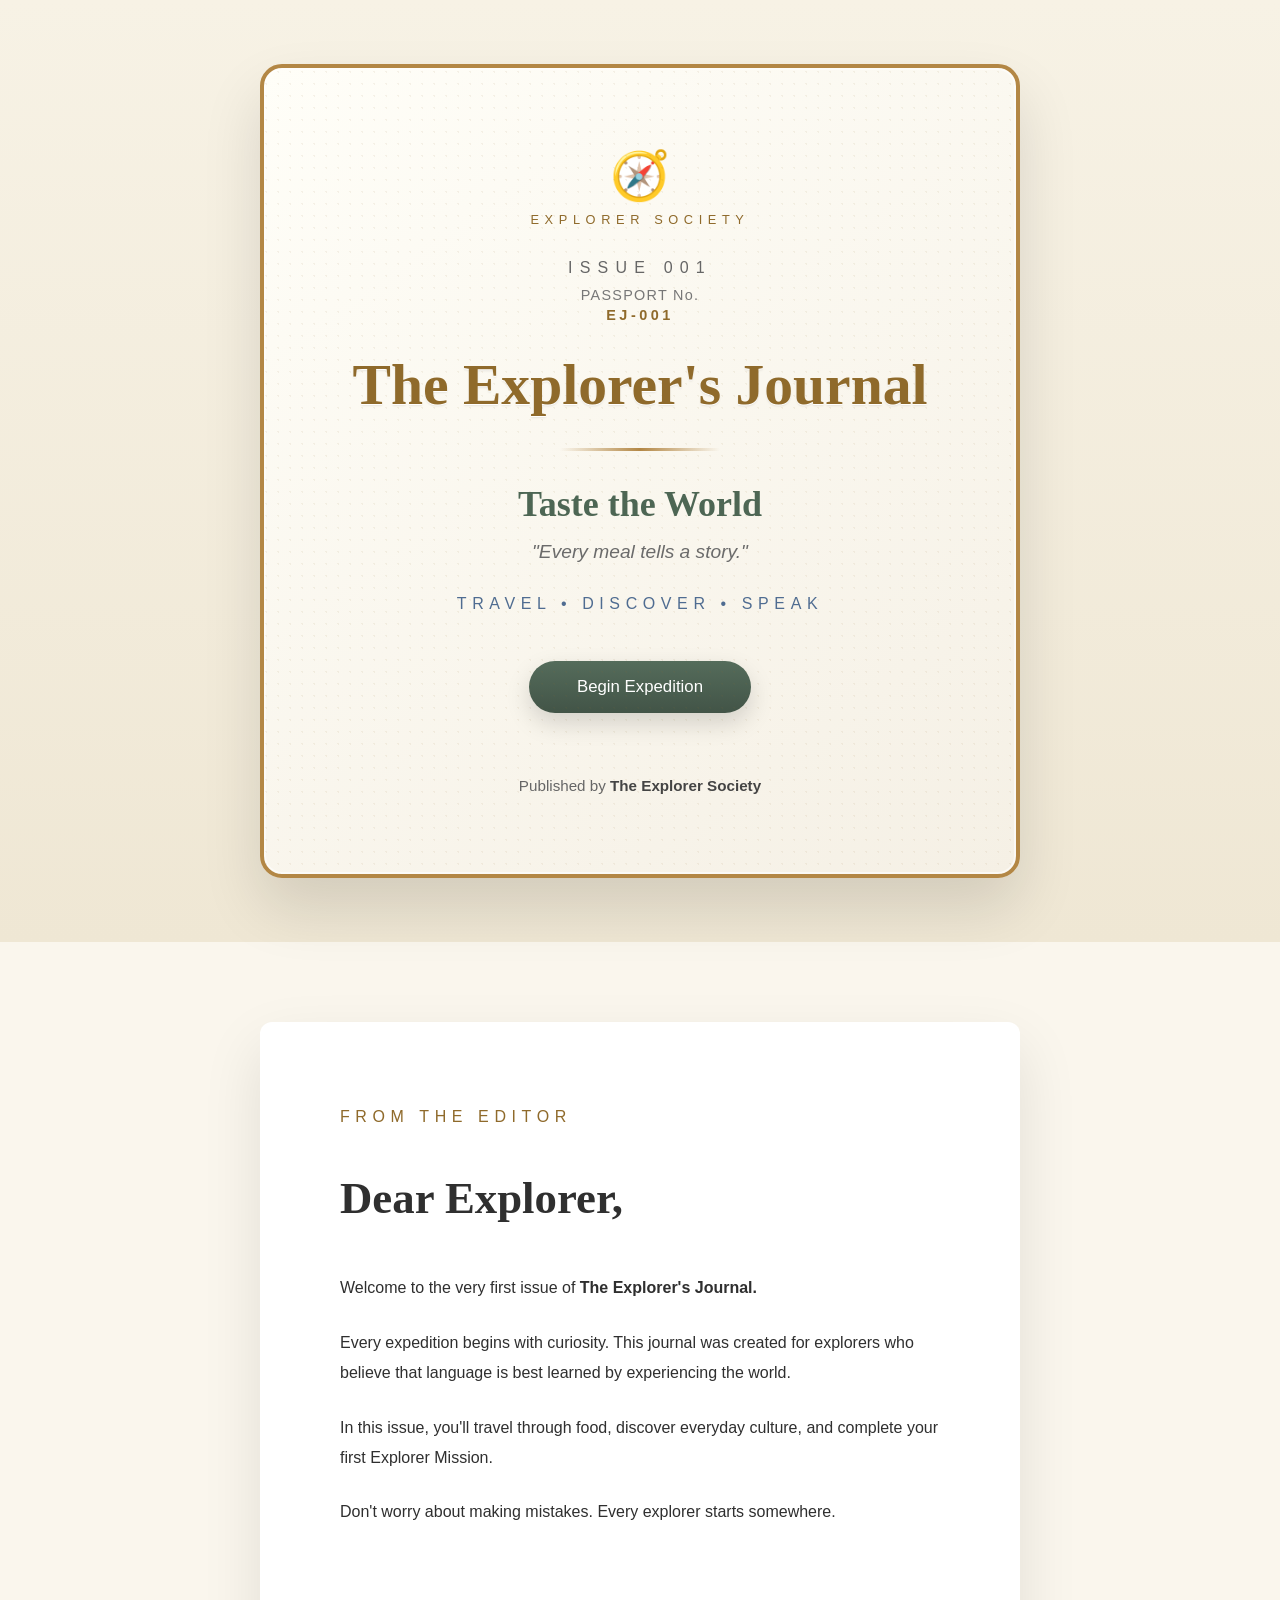
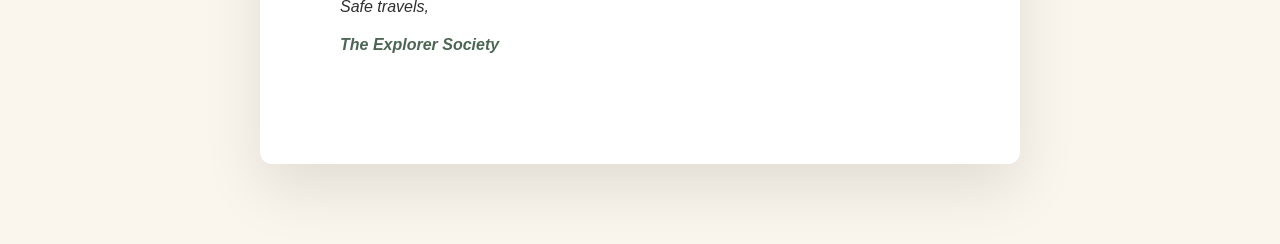
==== index.html @ b29ad0ab "branding" ====
<!DOCTYPE html>
<html lang="en">
<head>

<meta charset="UTF-8">
<meta name="viewport" content="width=device-width,initial-scale=1">

<title>The Explorer's Journal</title>

<link rel="stylesheet" href="css/reset.css">
<link rel="stylesheet" href="css/variables.css">

<!-- Explorer Brand Kit -->
<link rel="stylesheet" href="css/design-tokens.css">
<link rel="stylesheet" href="css/utilities.css">

<link rel="stylesheet" href="css/typography.css">
<link rel="stylesheet" href="css/layout.css">
<link rel="stylesheet" href="css/components.css">
<link rel="stylesheet" href="css/animations.css">

<!-- Cover Component -->
<link rel="stylesheet" href="components/cover/cover.css">

<!-- Editor Component -->
<link rel="stylesheet" href="components/editor/editor.css">

</head>

<body>

<!-- =========================================================
     COVER COMPONENT
========================================================= -->

<section class="cover">

    <div class="cover__passport">

        <div class="cover__crest">
            🧭
        </div>

        <p class="cover__society">
            EXPLORER SOCIETY
        </p>

        <p class="cover__issue">
            ISSUE 001
        </p>

        <p class="cover__passport-number">
            PASSPORT No.
            <span>EJ-001</span>
        </p>

        <h1 class="cover__title">
            The Explorer's Journal
        </h1>

        <div class="cover__divider"></div>

        <h2 class="cover__expedition">
            Taste the World
        </h2>

        <p class="cover__quote">
            "Every meal tells a story."
        </p>

        <p class="cover__tagline">
            Travel • Discover • Speak
        </p>

        <button
            class="cover__button"
            id="begin-expedition">

            Begin Expedition

        </button>

        <footer class="cover__footer">

            Published by

            <strong>The Explorer Society</strong>

        </footer>

    </div>

</section>

<!-- =========================================================
     EDITOR COMPONENT
========================================================= -->

<section class="editor" id="editors-letter">

    <article class="editor__page">

        <p class="editor__heading">
            FROM THE EDITOR
        </p>

        <h2 class="editor__title">
            Dear Explorer,
        </h2>

        <p>
            Welcome to the very first issue of
            <strong>The Explorer's Journal.</strong>
        </p>

        <p>
            Every expedition begins with curiosity.
            This journal was created for explorers who
            believe that language is best learned by
            experiencing the world.
        </p>

        <p>
            In this issue, you'll travel through food,
            discover everyday culture, and complete
            your first Explorer Mission.
        </p>

        <p>
            Don't worry about making mistakes.
            Every explorer starts somewhere.
        </p>

        <p class="editor__signature">

            Safe travels,

            <span>The Explorer Society</span>

        </p>

    </article>

</section>

<!-- =========================================================
     JAVASCRIPT
========================================================= -->

<script src="components/cover/cover.js"></script>
<script src="components/editor/editor.js"></script>

</body>
</html>
---- css/variables.css ----
:root{
--paper:#F7F3E8;--ocean:#2C6171;--adventure:#D67C36;--passport:#A7423F;
--forest:#647A4D;--gold:#D6AE45;--ink:#2F2F2F;
--radius:18px;--shadow:0 8px 24px rgba(0,0,0,.08);
}
---- css/design-tokens.css ----
/*
=========================================================
Explorer Brand Kit
Design Tokens
Version: 0.2.0 "Atlas"
=========================================================
*/

:root{

    /* ---------- Colors ---------- */

    --color-parchment:#F6F0E3;
    --color-paper:#FFFDF8;

    --color-ink:#2C2A28;
    --color-muted:#6D675F;

    --color-forest:#445548;
    --color-ocean:#4D667F;
    --color-burgundy:#7A3D3A;
    --color-brass:#B48A52;

    /* ---------- Typography ---------- */

    --font-display:"Cormorant Garamond", serif;
    --font-body:"Inter", sans-serif;

    /* ---------- Spacing ---------- */

    --space-xs:.25rem;
    --space-sm:.5rem;
    --space-md:1rem;
    --space-lg:2rem;
    --space-xl:4rem;

    /* ---------- Radius ---------- */

    --radius-sm:8px;
    --radius-md:14px;
    --radius-lg:24px;

    /* ---------- Shadows ---------- */

    --shadow-soft:
        0 12px 30px rgba(0,0,0,.08);

}
---- css/utilities.css ----
/*
=========================================================
Explorer Utilities
=========================================================
*/

.reading-width{

    max-width:65ch;

}

.text-center{

    text-align:center;

}

.paper{

    background:var(--color-paper);

}

.parchment{

    background:var(--color-parchment);

}

.shadow{

    box-shadow:var(--shadow-soft);

}

.rounded{

    border-radius:var(--radius-lg);

}
---- css/typography.css ----
body{font-family:Inter,Arial,sans-serif;background:var(--paper);color:var(--ink)}
h1,h2{font-family:Georgia,'Times New Roman',serif}
h1{font-size:3rem}h2{font-size:1.5rem}.eyebrow{text-transform:uppercase;letter-spacing:.2em}
---- css/layout.css ----
.hero{display:grid;place-items:center;min-height:100vh;padding:2rem}
.card{max-width:700px;background:#fffdf8;padding:3rem;border-radius:var(--radius);box-shadow:var(--shadow);text-align:center}
---- css/components.css ----
.btn{display:inline-block;margin-top:2rem;padding:.9rem 1.4rem;border-radius:999px;background:var(--adventure);color:#fff;text-decoration:none}
---- css/animations.css ----
.card{animation:fade .6s}@keyframes fade{from{opacity:0;transform:translateY(12px)}to{opacity:1;transform:none}}
---- components/cover/cover.css ----
/*
=========================================================
Explorer Cover
Version 2.4.2
Passport Visual Upgrade
=========================================================
*/

.cover{

    min-height:100vh;

    display:flex;

    justify-content:center;

    align-items:center;

    padding:4rem;

    background:
        linear-gradient(
            180deg,
            #f7f2e5,
            #efe7d4
        );

}

.cover__passport{

    width:min(760px,100%);

    padding:5rem 4rem;

    border-radius:22px;

    background:
        linear-gradient(
            145deg,
            #fffef8,
            #f5f0e5
        );

    border:4px solid #b38745;

    box-shadow:
        0 30px 60px rgba(0,0,0,.12),
        inset 0 0 0 2px rgba(255,255,255,.6);

    text-align:center;

    position:relative;

    overflow:hidden;

}

.cover__passport::before{

    content:"";

    position:absolute;

    inset:0;

    opacity:.08;

    background-image:

        radial-gradient(
            circle at 20% 30%,
            #8f6a2b 1px,
            transparent 1px
        );

    background-size:12px 12px;

    pointer-events:none;

}

.cover__crest{

    font-size:3rem;

    margin-bottom:.5rem;

}

.cover__society{

    font-size:.8rem;

    letter-spacing:.35rem;

    text-transform:uppercase;

    color:#8f6a2b;

    margin-bottom:2rem;

}

.cover__issue{

    letter-spacing:.45rem;

    text-transform:uppercase;

    color:#666;

}

.cover__passport-number{

    margin-top:.6rem;

    font-size:.9rem;

    color:#777;

    letter-spacing:.08rem;

}

.cover__passport-number span{

    display:block;

    margin-top:.3rem;

    font-weight:700;

    letter-spacing:.22rem;

    color:#8f6a2b;

}

.cover__title{

    margin-top:2rem;

    margin-bottom:1rem;

    font-size:3.6rem;

    line-height:1.05;

    color:#8f6a2b;

    text-shadow:
        0 1px 0 #fff,
        0 2px 2px rgba(0,0,0,.08);

}

.cover__divider{

    width:160px;

    height:3px;

    margin:2rem auto;

    border-radius:3px;

    background:
        linear-gradient(
            90deg,
            transparent,
            #b38745,
            transparent
        );

}

.cover__expedition{

    font-size:2.25rem;

    color:#4d6654;

}

.cover__quote{

    margin-top:1rem;

    font-size:1.2rem;

    font-style:italic;

    color:#6b6b6b;

}

.cover__tagline{

    margin-top:2rem;

    letter-spacing:.35rem;

    text-transform:uppercase;

    color:#4f6c91;

}

.cover__button{

    margin-top:3rem;

    padding:1rem 3rem;

    border:none;

    border-radius:999px;

    cursor:pointer;

    font-size:1.05rem;

    color:white;

    background:
        linear-gradient(
            180deg,
            #556c5b,
            #425447
        );

    transition:
        transform .25s,
        box-shadow .25s;

    box-shadow:
        0 10px 25px rgba(0,0,0,.15);

}

.cover__button:hover{

    transform:translateY(-4px);

    box-shadow:
        0 18px 35px rgba(0,0,0,.20);

}

.cover__footer{

    margin-top:4rem;

    font-size:.95rem;

    color:#666;

}

.cover__footer strong{

    color:#444;

}

@media (max-width:700px){

    .cover{

        padding:1.5rem;

    }

    .cover__passport{

        padding:3rem 2rem;

    }

    .cover__title{

        font-size:2.4rem;

    }

    .cover__expedition{

        font-size:1.7rem;

    }

}
/* =========================================================
   Passport Opening Animation
========================================================= */

.cover{

    transition:
        transform .9s ease,
        opacity .9s ease,
        filter .9s ease;

}

.cover__passport{

    transition:
        transform .9s ease,
        box-shadow .9s ease;

    transform-origin:left center;

}

.cover:hover .cover__passport{

    transform:
        translateY(-8px)
        scale(1.01);

}

.cover--opening{

    opacity:.15;

    filter:blur(2px);

}

.cover--opening .cover__passport{

    transform:

        perspective(1600px)

        rotateY(-18deg)

        rotateX(2deg)

        translateY(-70px)

        scale(.97);

    box-shadow:

        0 60px 90px rgba(0,0,0,.25);

}
---- components/editor/editor.css ----
/*
=========================================================
Editor's Letter
Version 2.4.2
=========================================================
*/

.editor{

    min-height:100vh;

    display:flex;

    justify-content:center;

    align-items:center;

    padding:5rem 2rem;

    background:#faf6ed;

}

.editor__page{

    width:min(760px,100%);

    background:white;

    padding:5rem;

    border-radius:12px;

    box-shadow:
        0 25px 60px rgba(0,0,0,.10);

    line-height:1.9;

}

.editor__heading{

    text-transform:uppercase;

    letter-spacing:.35rem;

    color:#8f6a2b;

    margin-bottom:2rem;

}

.editor__title{

    font-size:2.8rem;

    margin-bottom:2rem;

}

.editor p{

    margin-bottom:1.5rem;

}

.editor__signature{

    margin-top:3rem;

    font-style:italic;

}

.editor__signature span{

    display:block;

    margin-top:.5rem;

    font-weight:bold;

    color:#4d6654;

}
/* ==========================================================
   Premium Journal Polish
========================================================== */

.editor__seal{

    width:140px;

    margin:0 auto 2rem;

    padding:.6rem;

    border:2px solid #b38745;

    border-radius:999px;

    color:#8f6a2b;

    text-transform:uppercase;

    letter-spacing:.12rem;

    font-size:.75rem;

}

.editor__signature{

    margin-top:4rem;

}

.editor__signoff{

    margin-bottom:.3rem;

    font-style:italic;

}

.editor__name{

    font-family:"Cormorant Garamond", serif;

    font-size:2rem;

    color:#4d6654;

}

.editor__footer{

    display:flex;

    justify-content:space-between;

    margin-top:5rem;

    padding-top:1.5rem;

    border-top:1px solid #ddd;

    color:#888;

    font-size:.9rem;

}
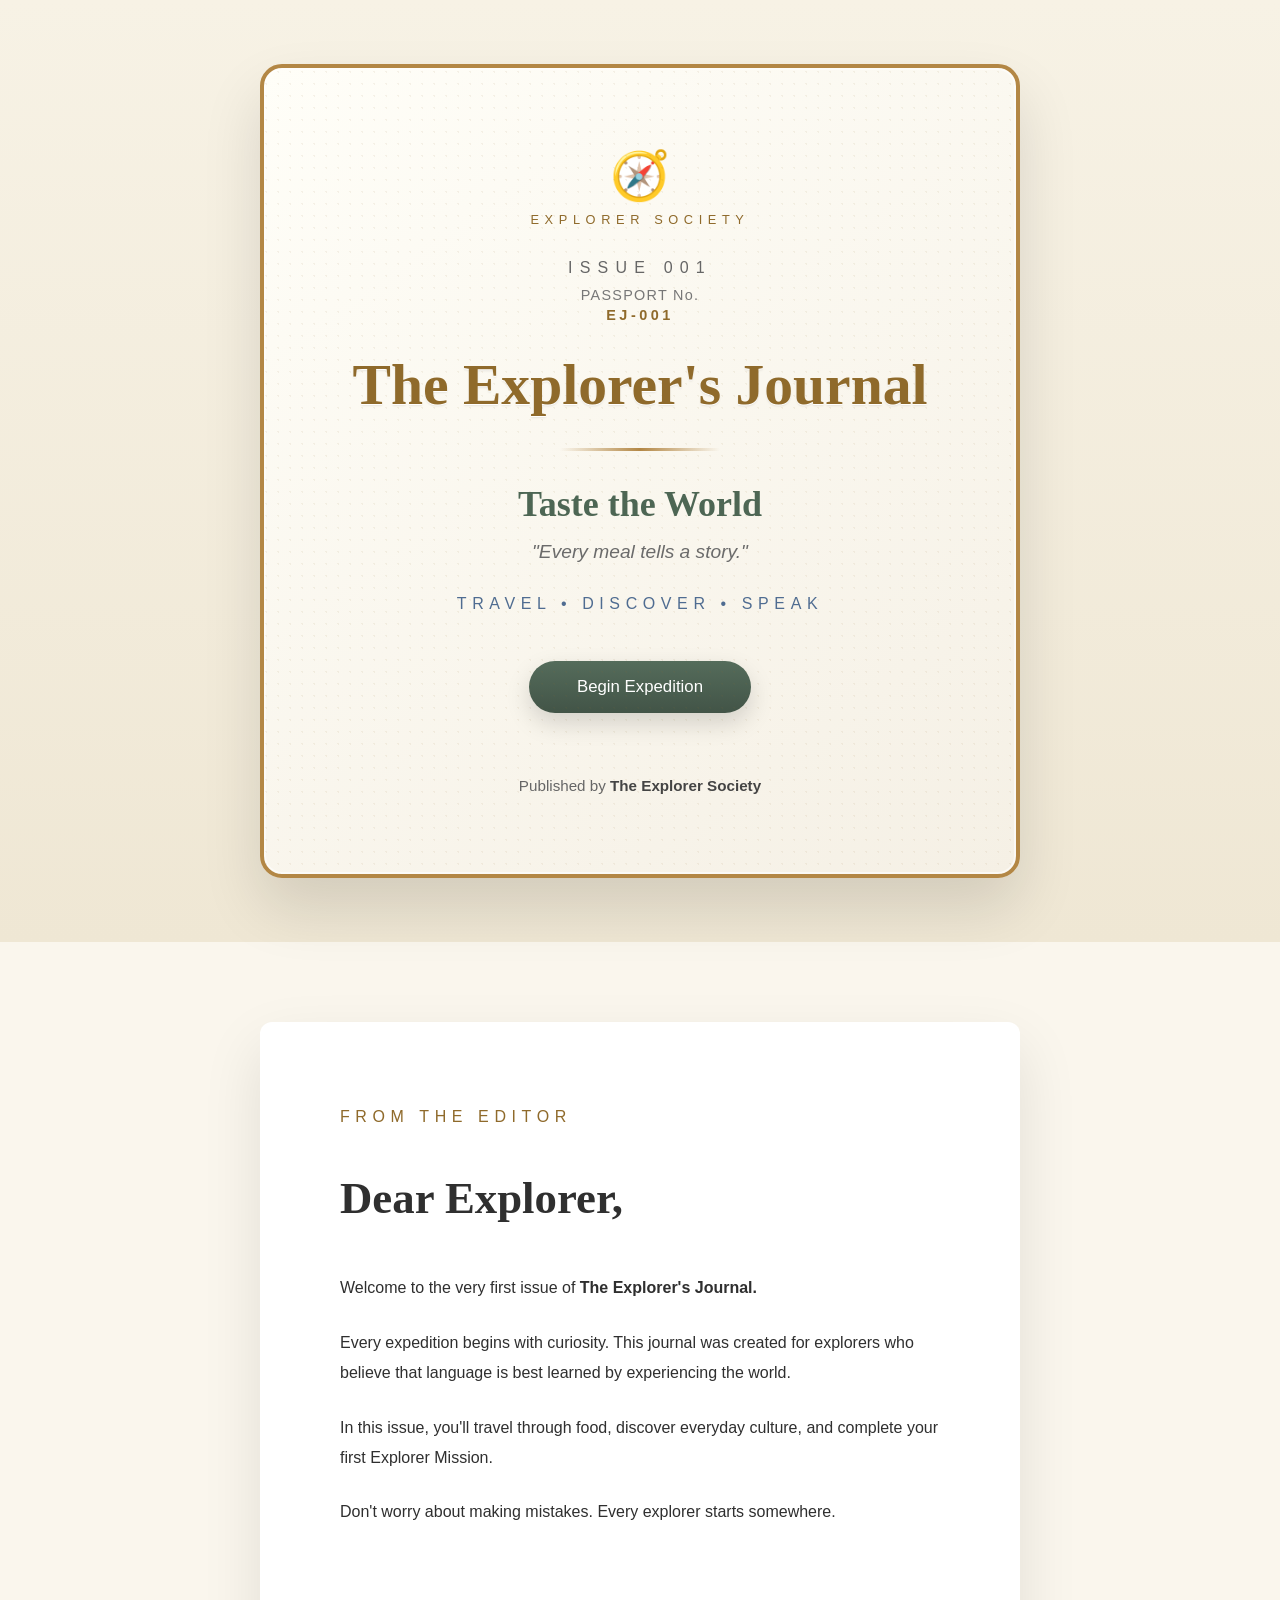
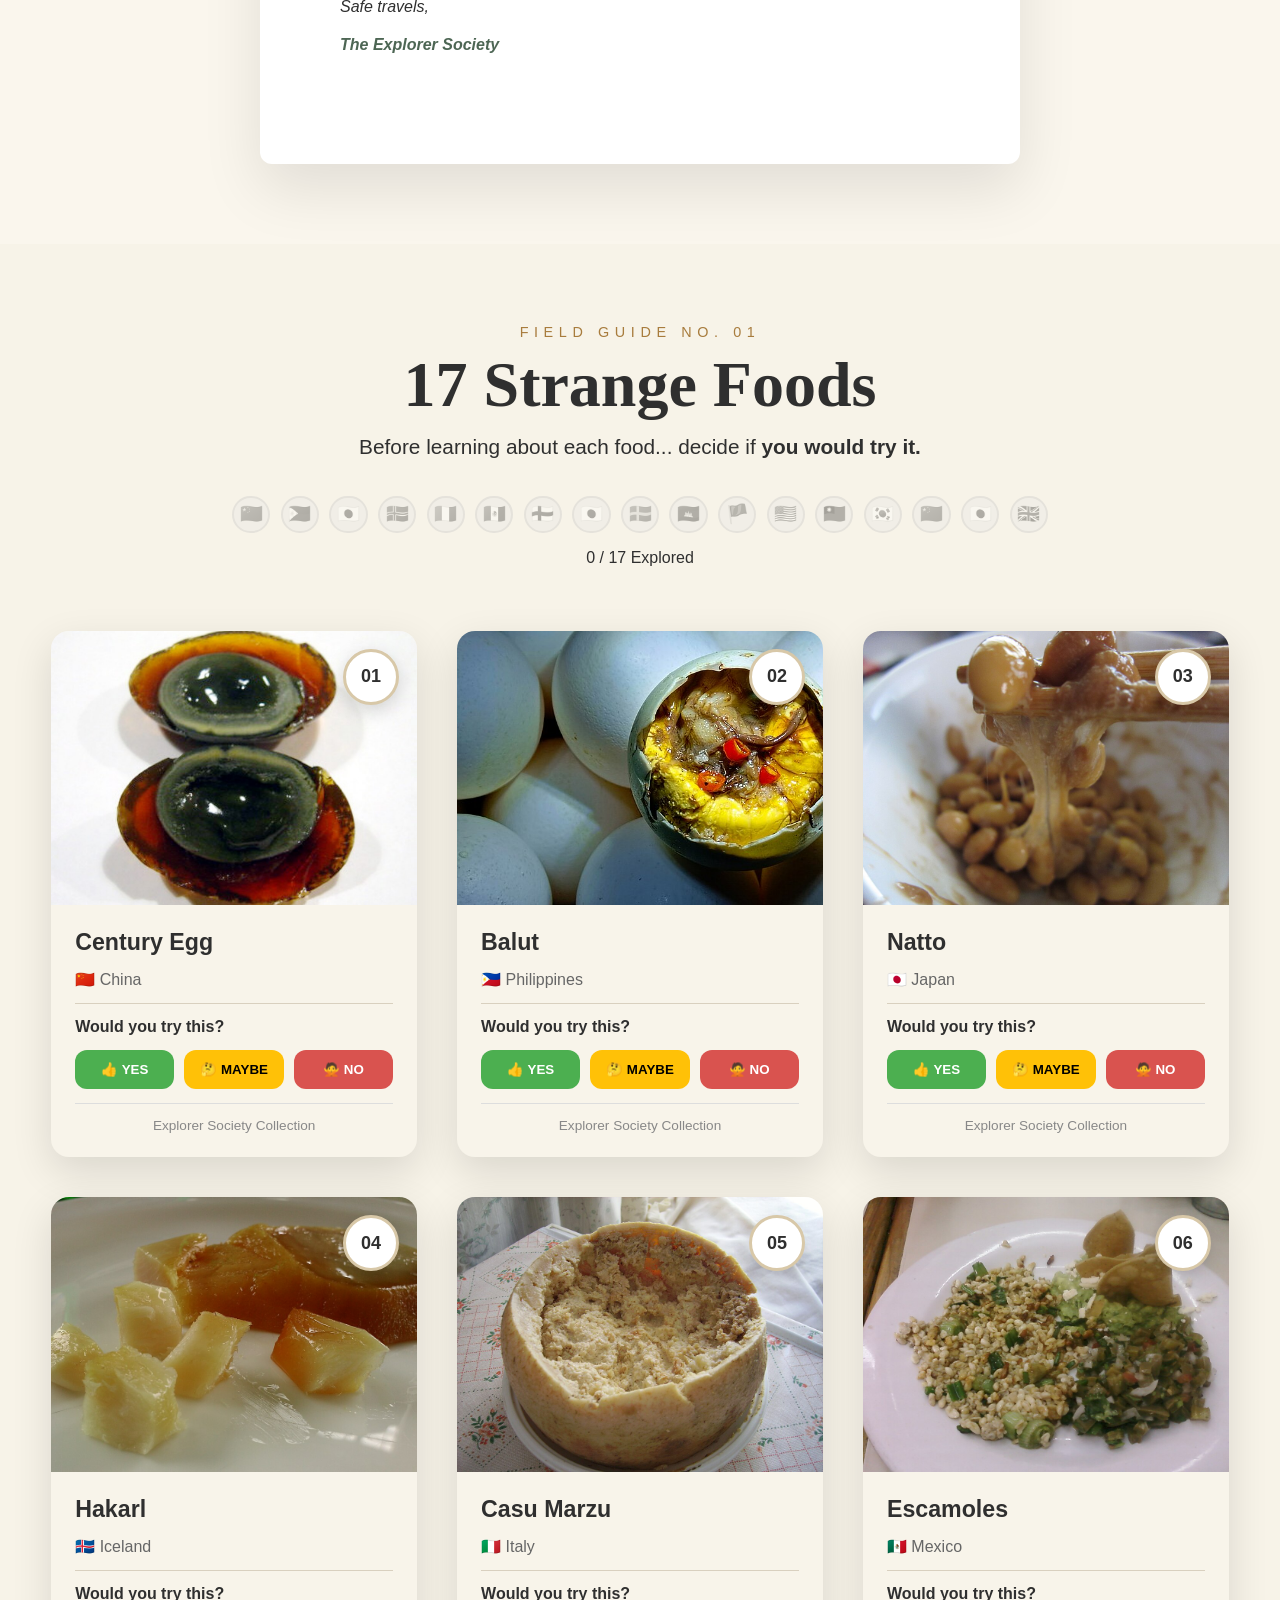
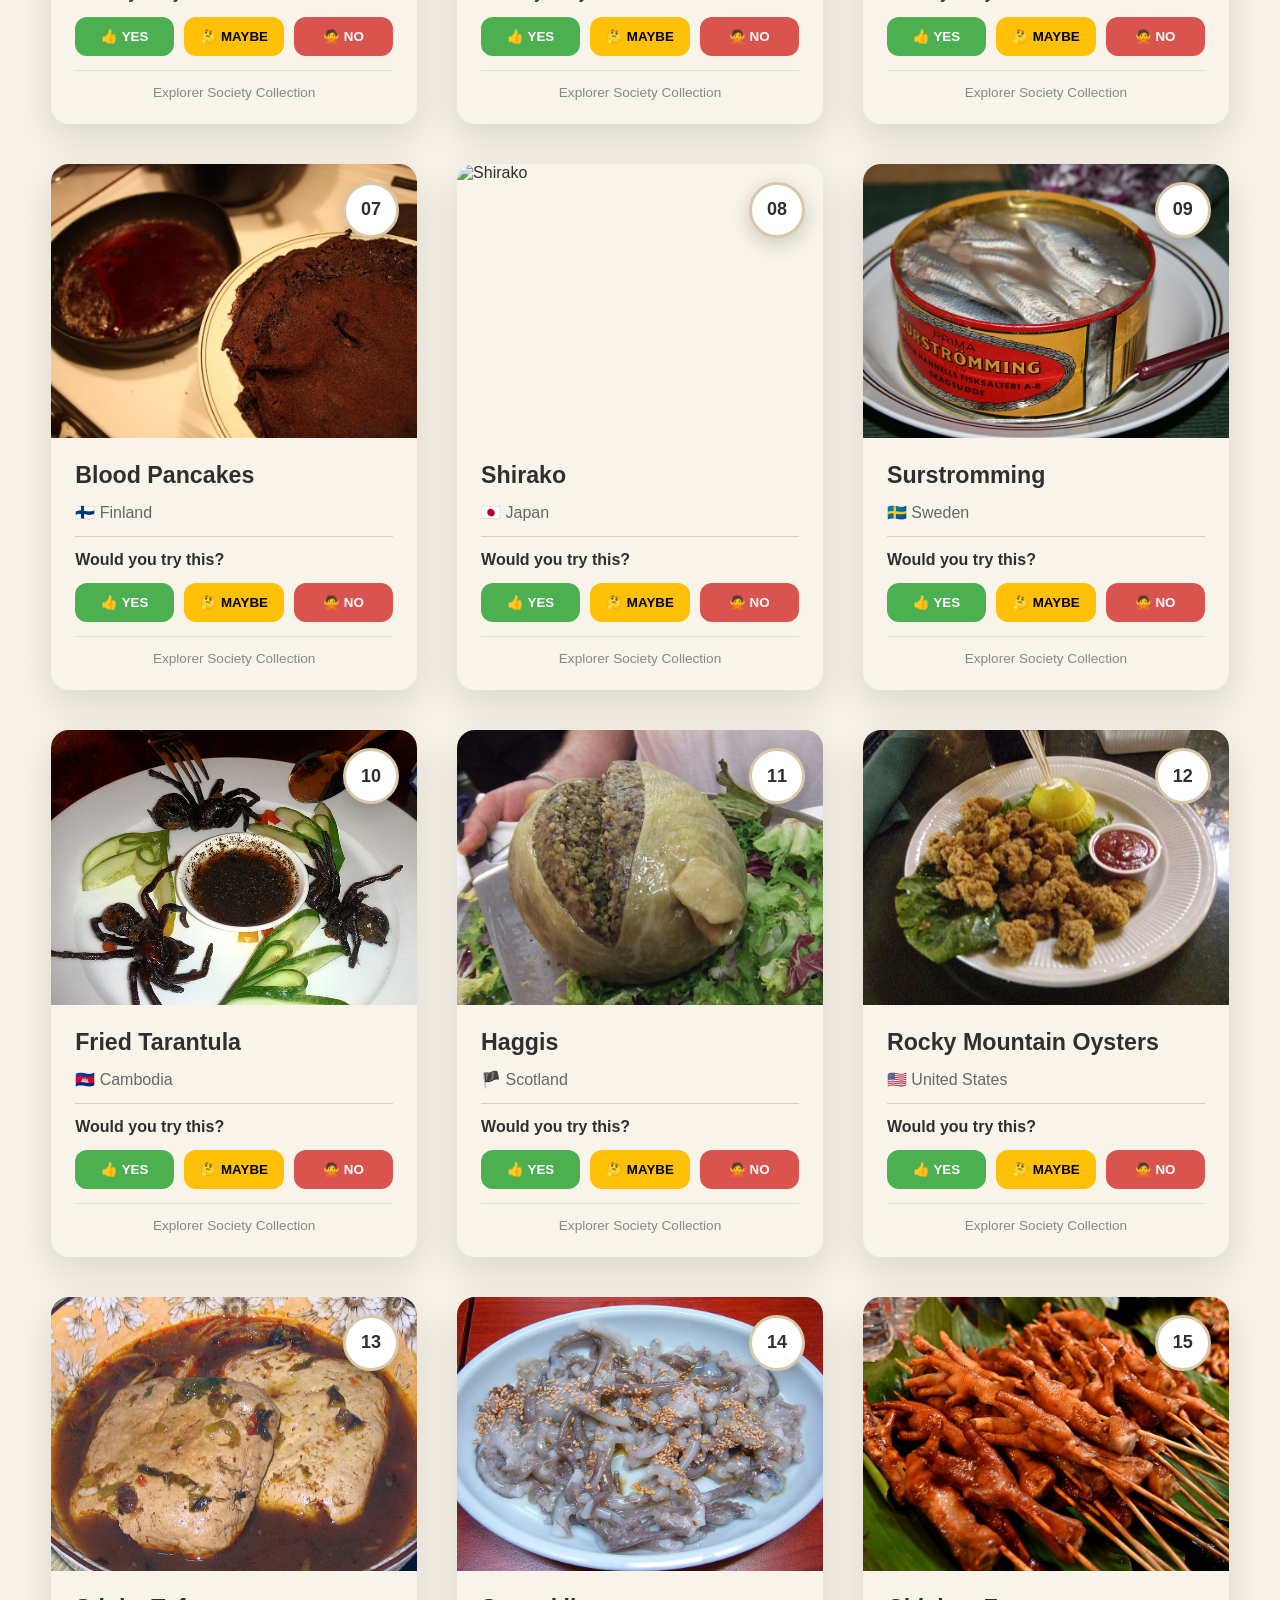
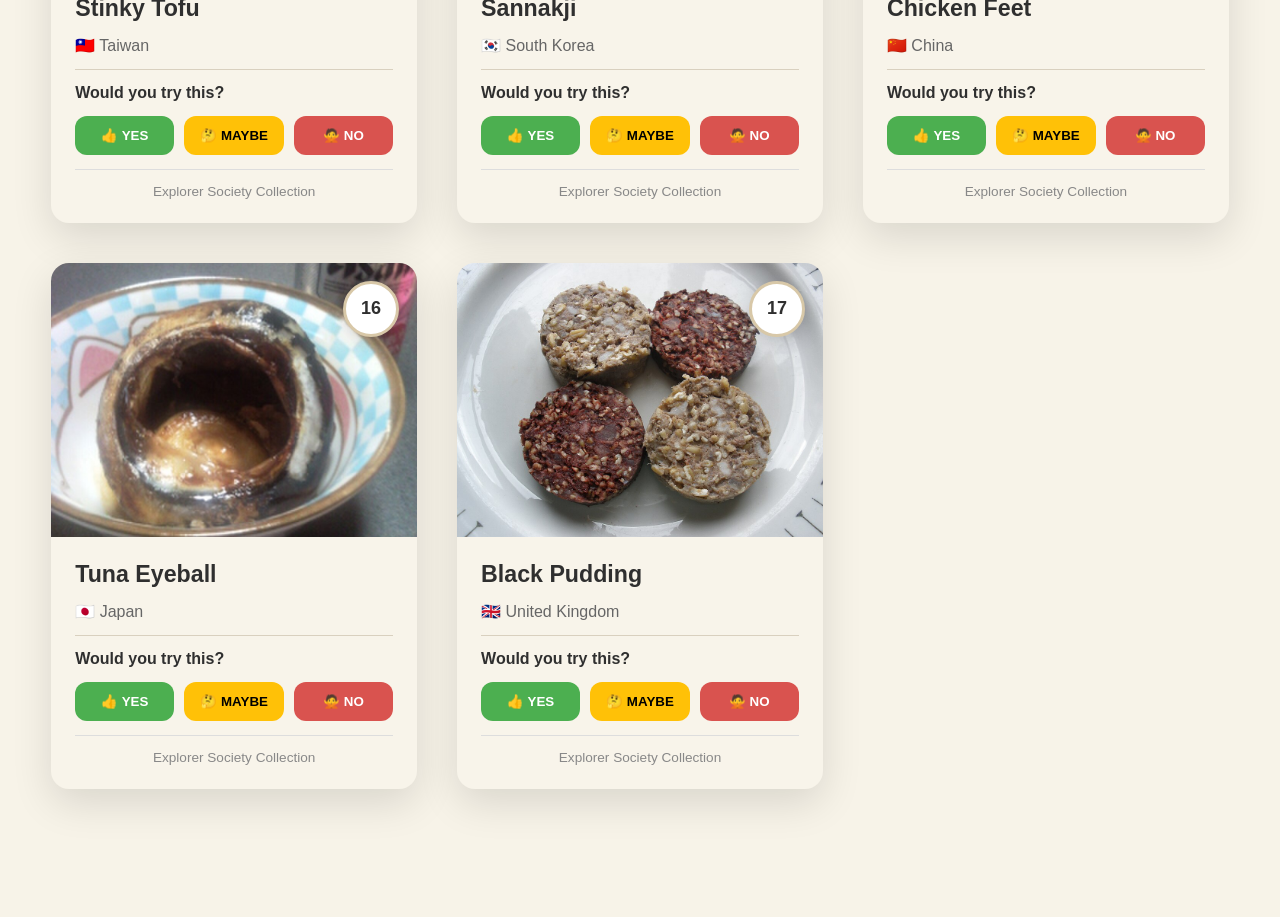
==== commit e3d186de: "feat: complete explorer food image integration - Added all 17 food photographs - Standardized foods." ====
--- a/index.html
+++ b/index.html
@@ -25,6 +25,12 @@
 <!-- Editor Component -->
 <link rel="stylesheet" href="components/editor/editor.css">
 
+<!-- Explorer Card Component -->
+<link rel="stylesheet" href="components/explorer-card/explorer-card.css">
+
+<!-- Food Grid Component -->
+<link rel="stylesheet" href="components/food-grid/food-grid.css">
+
 </head>
 
 <body>
@@ -140,9 +146,112 @@
         </p>
 
     </article>
-
 </section>
 
+<!-- =========================================================
+     FOOD GRID COMPONENT
+========================================================= -->
+
+<section class="food-grid" id="food-guide">
+
+    <header class="food-grid__header">
+
+        <p class="food-grid__label">
+            FIELD GUIDE No. 01
+        </p>
+
+        <h2 class="food-grid__title">
+            17 Strange Foods
+        </h2>
+
+        <p class="food-grid__subtitle">
+            Before learning about each food...
+            decide if <strong>you would try it.</strong>
+        </p>
+
+        <div class="food-grid__progress">
+
+            <div
+                id="passport-progress"
+                class="passport-progress">
+
+            </div>
+
+            <p id="progress-text">
+
+                0 / 17 Explored
+
+            </p>
+
+        </div>
+
+    </header>
+
+    <div
+        id="food-container"
+        class="food-grid__cards">
+
+    </div>
+
+</section>
+<!-- =========================================================
+     EXPLORER CARD TEMPLATE
+========================================================= -->
+
+<template id="explorer-card-template">
+
+    <article class="explorer-card">
+
+        <div class="explorer-card__photo-wrapper">
+
+            <img
+                class="explorer-card__photo"
+                src=""
+                alt="">
+
+            <div class="explorer-card__badge">
+                <span class="explorer-card__number"></span>
+            </div>
+
+        </div>
+
+        <div class="explorer-card__content">
+
+            <h3 class="explorer-card__title"></h3>
+
+            <p class="explorer-card__country"></p>
+
+            <div class="explorer-card__rule"></div>
+
+            <p class="explorer-card__question">
+                Would you try this?
+            </p>
+
+            <div class="explorer-card__votes">
+
+                <button class="vote vote--yes" data-vote="yes">
+                    👍 YES
+                </button>
+
+                <button class="vote vote--maybe" data-vote="maybe">
+                    🤔 MAYBE
+                </button>
+
+                <button class="vote vote--no" data-vote="no">
+                    🙅 NO
+                </button>
+
+            </div>
+
+            <footer class="explorer-card__footer">
+                Explorer Society Collection
+            </footer>
+
+        </div>
+
+    </article>
+
+</template>
 <!-- =========================================================
      JAVASCRIPT
 ========================================================= -->
@@ -150,5 +259,9 @@
 <script src="components/cover/cover.js"></script>
 <script src="components/editor/editor.js"></script>
 
+<script src="components/explorer-card/explorer-card.js"></script>
+
+<script src="components/food-grid/food-grid.js"></script>
+
 </body>
 </html>
--- a/components/explorer-card/explorer-card.css
+++ b/components/explorer-card/explorer-card.css
@@ -0,0 +1,209 @@
+/*
+=========================================================
+Explorer Card
+Release 3.2.0
+=========================================================
+*/
+
+.explorer-card{
+
+    background:#f8f4ea;
+
+    border-radius:18px;
+
+    overflow:hidden;
+
+    box-shadow:0 14px 40px rgba(0,0,0,.12);
+
+    transition:.35s;
+
+    display:flex;
+
+    flex-direction:column;
+
+    height:100%;
+
+}
+
+.explorer-card:hover{
+
+    transform:translateY(-6px);
+
+    box-shadow:0 24px 60px rgba(0,0,0,.18);
+
+}
+
+.explorer-card__photo-wrapper{
+
+    position:relative;
+
+    aspect-ratio:4/3;
+
+    overflow:hidden;
+
+}
+
+.explorer-card__photo{
+
+    width:100%;
+
+    height:100%;
+
+    object-fit:cover;
+
+    display:block;
+
+}
+
+.explorer-card__badge{
+
+    position:absolute;
+
+    top:18px;
+
+    right:18px;
+
+    width:56px;
+
+    height:56px;
+
+    border-radius:50%;
+
+    background:white;
+
+    border:3px solid #d8c8a8;
+
+    display:flex;
+
+    align-items:center;
+
+    justify-content:center;
+
+    font-weight:bold;
+
+    font-size:18px;
+
+    box-shadow:0 6px 20px rgba(0,0,0,.18);
+
+}
+
+.explorer-card__content{
+
+    padding:24px;
+
+    display:flex;
+
+    flex-direction:column;
+
+    gap:14px;
+
+    flex:1;
+
+}
+
+.explorer-card__title{
+
+    font-size:1.45rem;
+
+    margin:0;
+
+}
+
+.explorer-card__country{
+
+    color:#666;
+
+    margin:0;
+
+}
+
+.explorer-card__rule{
+
+    height:1px;
+
+    background:#d9d0bf;
+
+}
+
+.explorer-card__question{
+
+    font-weight:600;
+
+}
+
+.explorer-card__votes{
+
+    display:grid;
+
+    grid-template-columns:repeat(3,1fr);
+
+    gap:10px;
+
+}
+
+.vote{
+
+    padding:12px;
+
+    border:none;
+
+    border-radius:12px;
+
+    cursor:pointer;
+
+    font-weight:700;
+
+    transition:.25s;
+
+}
+
+.vote:hover{
+
+    transform:translateY(-2px);
+
+}
+
+.vote--yes{
+
+    background:#4caf50;
+
+    color:white;
+
+}
+
+.vote--maybe{
+
+    background:#ffc107;
+
+}
+
+.vote--no{
+
+    background:#d9534f;
+
+    color:white;
+
+}
+
+.explorer-card__footer{
+
+    margin-top:auto;
+
+    text-align:center;
+
+    font-size:.85rem;
+
+    color:#888;
+
+    border-top:1px solid #ddd;
+
+    padding-top:14px;
+
+}/* =========================================================
+   Vote Selected State
+========================================================= */
+
+.vote--selected{
+    outline:4px solid rgba(184,137,59,.45);
+    transform:scale(1.08);
+}
--- a/components/food-grid/food-grid.css
+++ b/components/food-grid/food-grid.css
@@ -0,0 +1,425 @@
+/*
+=========================================================
+Explorer Journal
+Release 3.0.2A
+Interactive Explorer Cards
+=========================================================
+*/
+
+.food-grid{
+
+    width:min(1400px,92%);
+    margin:5rem auto 8rem;
+
+}
+
+/*======================================================*/
+
+.food-grid__header{
+
+    text-align:center;
+    margin-bottom:4rem;
+
+}
+
+.food-grid__label{
+
+    text-transform:uppercase;
+    letter-spacing:.35rem;
+
+    color:var(--color-accent,#A87C3D);
+
+    font-size:.9rem;
+
+}
+
+.food-grid__title{
+
+    margin:.5rem 0;
+
+    font-size:4rem;
+
+}
+
+.food-grid__subtitle{
+
+    max-width:700px;
+
+    margin:0 auto 2rem;
+
+    font-size:1.3rem;
+
+    line-height:1.6;
+
+}
+
+/*======================================================*/
+
+.food-grid__progress{
+
+    display:flex;
+
+    flex-direction:column;
+
+    align-items:center;
+
+    gap:1rem;
+
+}
+
+.passport-progress{
+
+    display:flex;
+
+    flex-wrap:wrap;
+
+    justify-content:center;
+
+    gap:.65rem;
+
+}
+
+.passport-progress span{
+
+    width:18px;
+    height:18px;
+
+    border-radius:50%;
+
+    border:3px solid #4F6552;
+
+    transition:.35s;
+
+}
+
+.passport-progress span.complete{
+
+    background:#4F6552;
+
+}
+
+/*======================================================*/
+
+.food-grid__cards{
+
+    display:grid;
+
+    grid-template-columns:
+        repeat(auto-fit,minmax(290px,1fr));
+
+    gap:2.5rem;
+
+}
+
+/*======================================================*/
+
+.food-card{
+
+    perspective:1200px;
+
+    height:480px;
+
+}
+
+.food-card__inner{
+
+    position:relative;
+
+    width:100%;
+    height:100%;
+
+    transition:transform .75s;
+
+    transform-style:preserve-3d;
+
+}
+
+.food-card--flip .food-card__inner{
+
+    transform:rotateY(180deg);
+
+}
+
+/*======================================================*/
+
+.food-card__front,
+.food-card__back{
+
+    position:absolute;
+
+    inset:0;
+
+    backface-visibility:hidden;
+
+    border-radius:24px;
+
+    overflow:hidden;
+
+    background:#fffdf8;
+
+    border:1px solid rgba(0,0,0,.05);
+
+    box-shadow:
+
+        0 20px 50px rgba(0,0,0,.12);
+
+    display:flex;
+
+    flex-direction:column;
+
+}
+
+/*======================================================*/
+
+.food-card__back{
+
+    transform:rotateY(180deg);
+
+    padding:2rem;
+
+    justify-content:center;
+
+}
+
+/*======================================================*/
+
+.food-card__image{
+
+    width:100%;
+
+    height:230px;
+
+    object-fit:cover;
+
+    background:#eee;
+
+}
+
+/*======================================================*/
+
+.food-card__question{
+
+    margin:1.5rem 0;
+
+    text-align:center;
+
+    font-weight:600;
+
+    font-size:1.15rem;
+
+}
+
+/*======================================================*/
+
+.food-card__buttons{
+
+    display:grid;
+
+    gap:.8rem;
+
+    width:82%;
+
+    margin:auto;
+
+}
+
+/*======================================================*/
+
+.vote-btn{
+
+    border:none;
+
+    border-radius:999px;
+
+    padding:.9rem;
+
+    cursor:pointer;
+
+    font-size:1rem;
+
+    font-weight:700;
+
+    transition:.25s;
+
+}
+
+.vote-btn:hover{
+
+    transform:translateY(-3px);
+
+}
+
+.vote-yes{
+
+    background:#49704F;
+
+    color:white;
+
+}
+
+.vote-maybe{
+
+    background:#D5A548;
+
+    color:white;
+
+}
+
+.vote-no{
+
+    background:#9D4F45;
+
+    color:white;
+
+}
+
+/*======================================================*/
+
+.food-card__seal{
+
+    margin-top:auto;
+
+    padding:1rem;
+
+    text-align:center;
+
+    font-size:.8rem;
+
+    letter-spacing:.12rem;
+
+    text-transform:uppercase;
+
+    color:#777;
+
+    border-top:1px solid #ece8df;
+
+}
+
+/*======================================================*/
+
+.field-notes{
+
+    color:#A87C3D;
+
+    letter-spacing:.25rem;
+
+    text-transform:uppercase;
+
+    font-size:.85rem;
+
+    margin-bottom:1rem;
+
+}
+
+.food-name{
+
+    font-size:2rem;
+
+    margin-bottom:.4rem;
+
+}
+
+.food-country{
+
+    color:#4F6552;
+
+    font-weight:700;
+
+    margin-bottom:1.5rem;
+
+}
+
+.rating{
+
+    margin-bottom:1.5rem;
+
+    color:#A87C3D;
+
+    font-weight:700;
+
+}
+
+.food-description{
+
+    line-height:1.8;
+
+    font-size:1.05rem;
+
+}
+
+/*======================================================*/
+
+.food-card:hover{
+
+    transform:translateY(-6px);
+
+    transition:.3s;
+
+}
+
+/*======================================================*/
+
+@media (max-width:900px){
+
+    .food-grid__title{
+
+        font-size:2.8rem;
+
+    }
+
+}
+
+@media (max-width:700px){
+
+    .food-grid__cards{
+
+        grid-template-columns:1fr;
+
+    }
+
+    .food-card{
+
+        height:450px;
+
+    }
+
+}/* =========================================================
+   Passport Flag Progress
+========================================================= */
+
+.passport-progress span{
+    width:auto;
+    height:auto;
+    min-width:34px;
+    min-height:34px;
+
+    display:inline-flex;
+    align-items:center;
+    justify-content:center;
+
+    padding:.35rem;
+
+    border-radius:999px;
+
+    background:#eee7d8;
+
+    border:2px solid #d2c3a8;
+
+    font-size:1.15rem;
+
+    filter:grayscale(1);
+    opacity:.35;
+
+    transition:.3s ease;
+}
+
+.passport-progress span.passport-stamp--complete{
+    filter:grayscale(0);
+    opacity:1;
+
+    background:#fff8e8;
+
+    border-color:#b8893b;
+
+    transform:translateY(-3px) rotate(-3deg);
+}
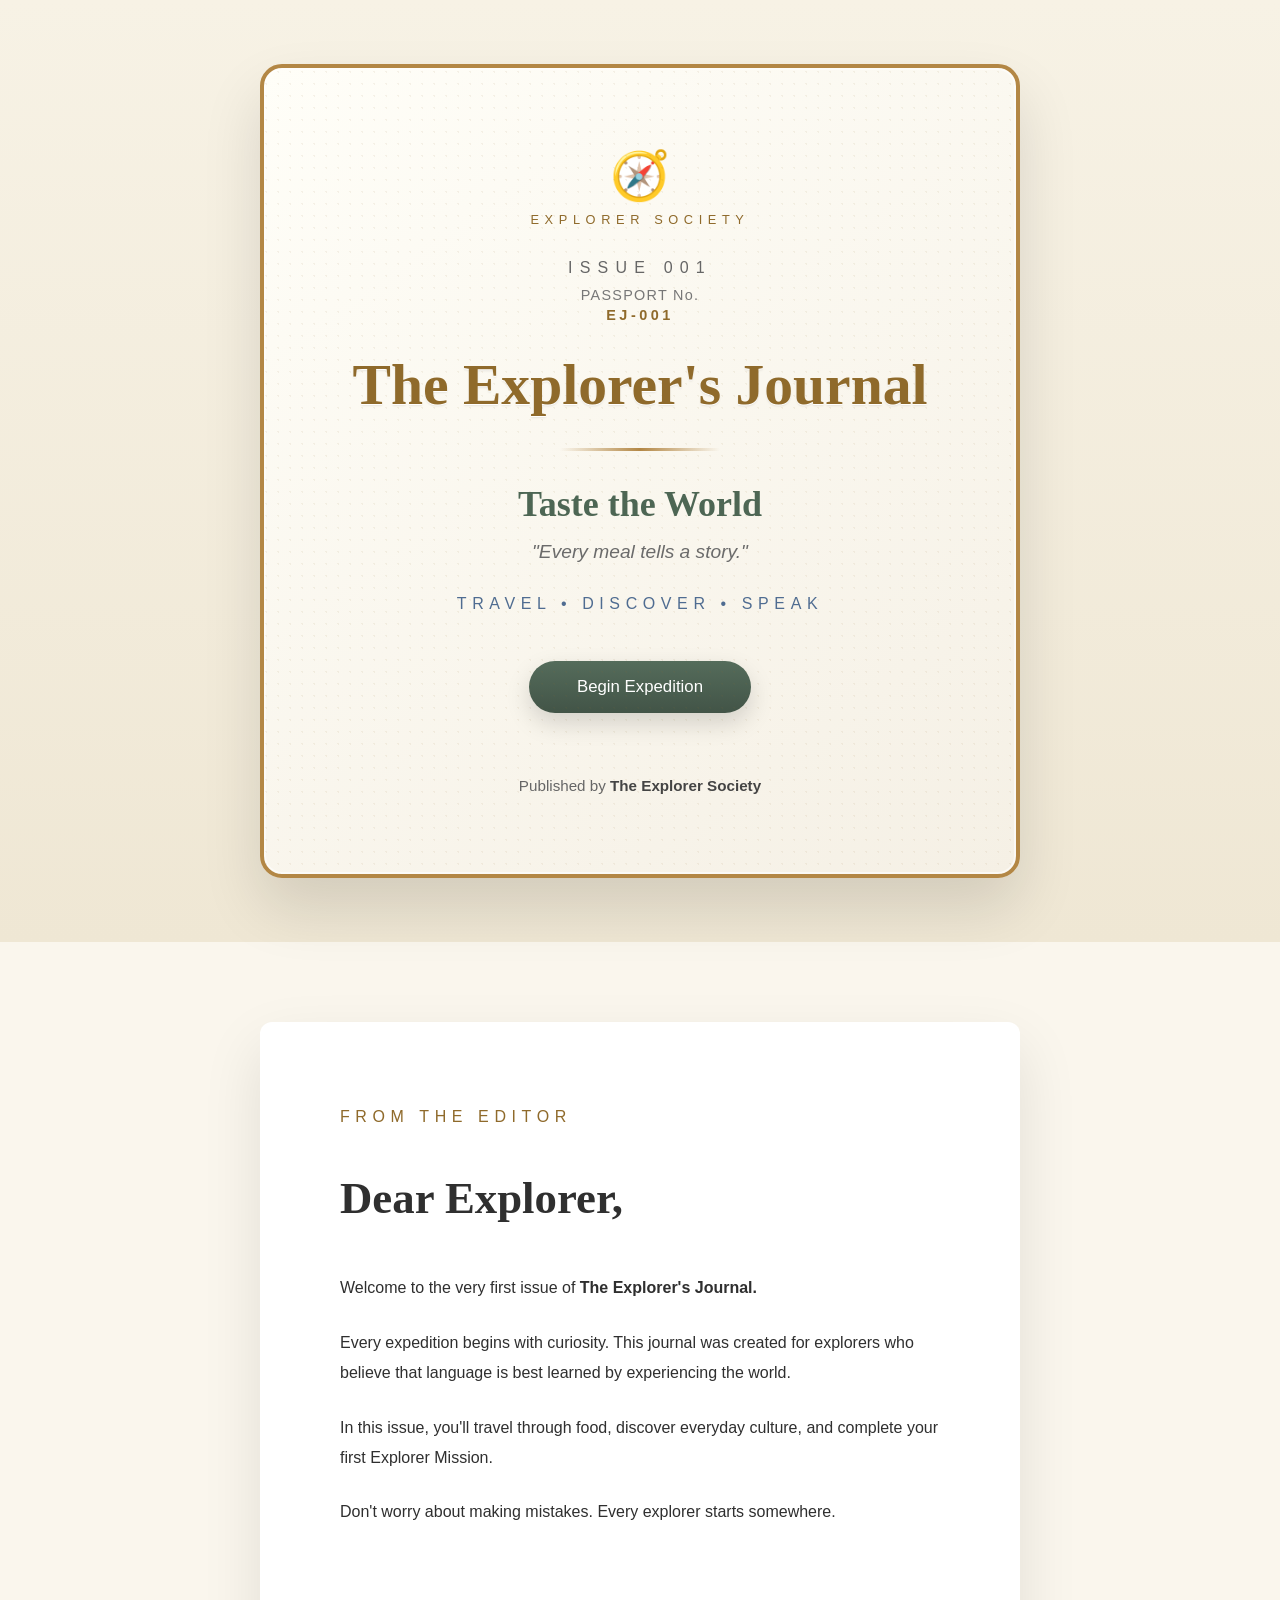
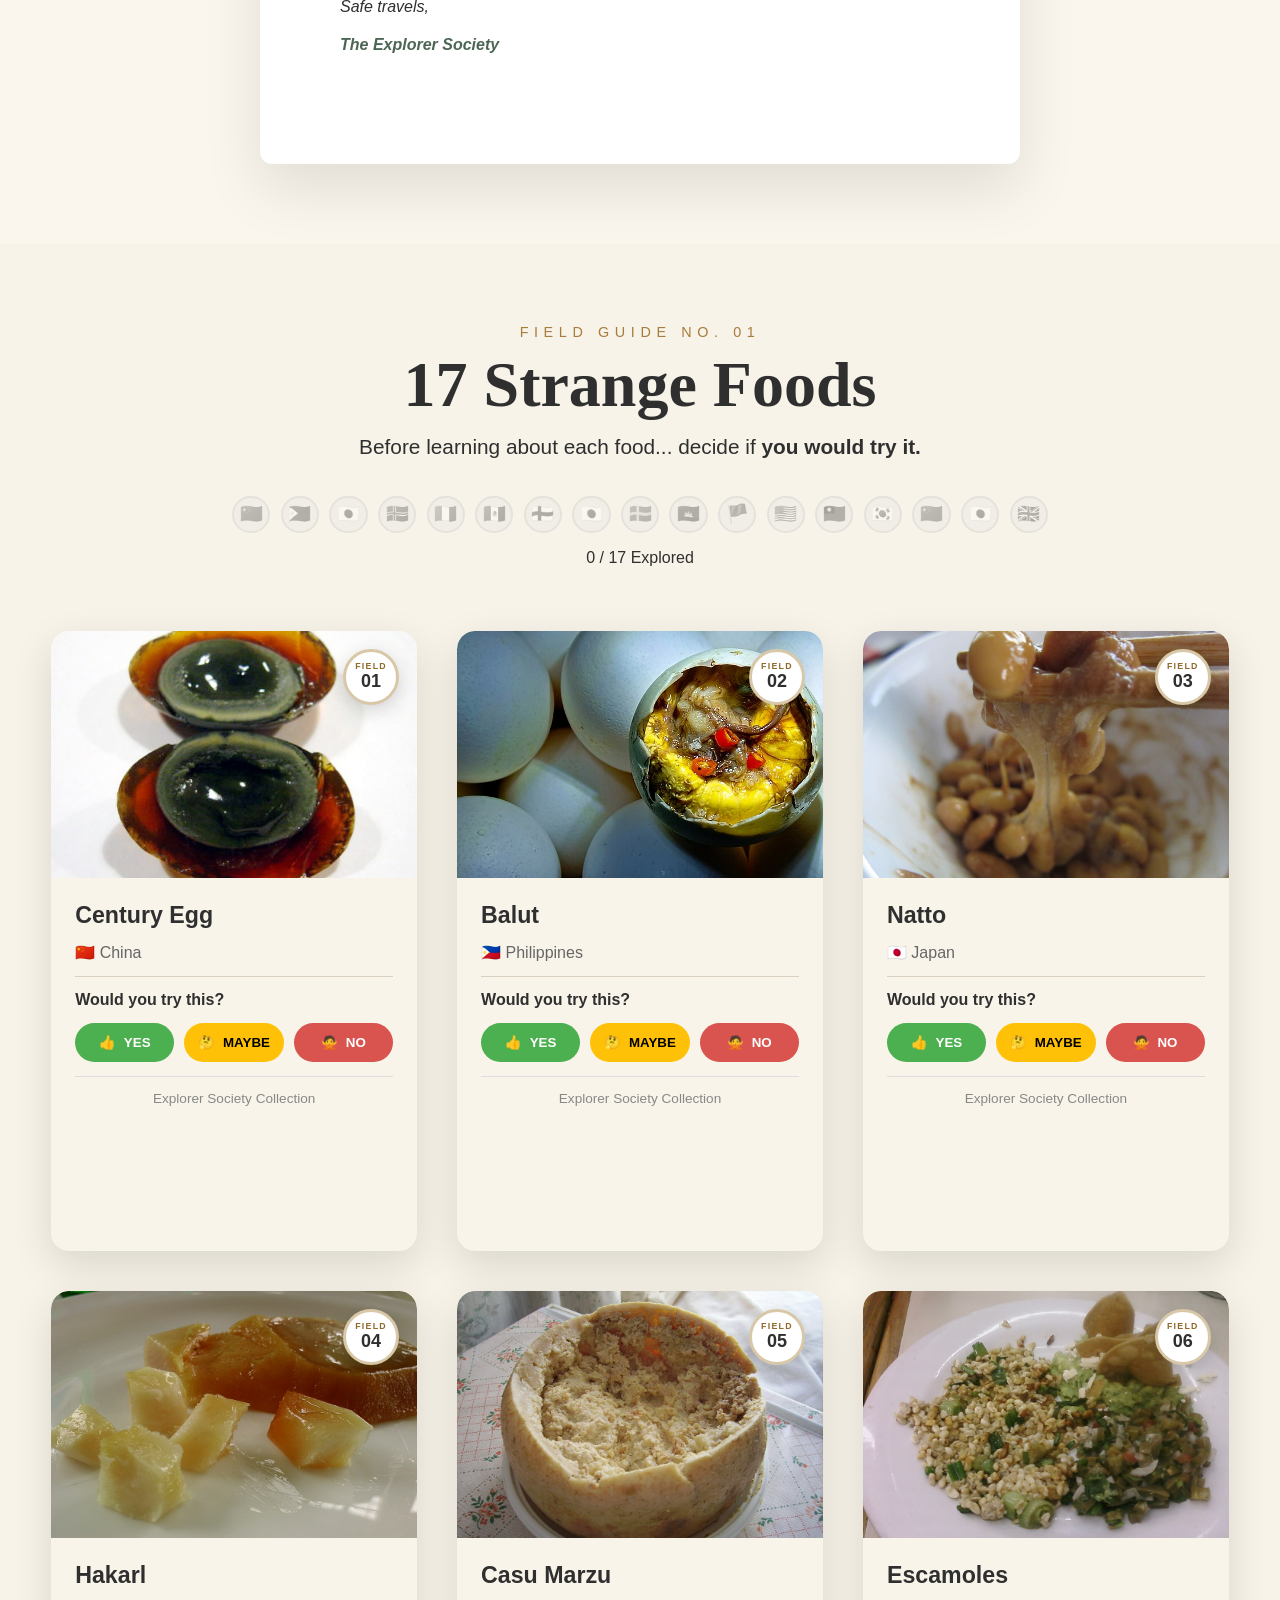
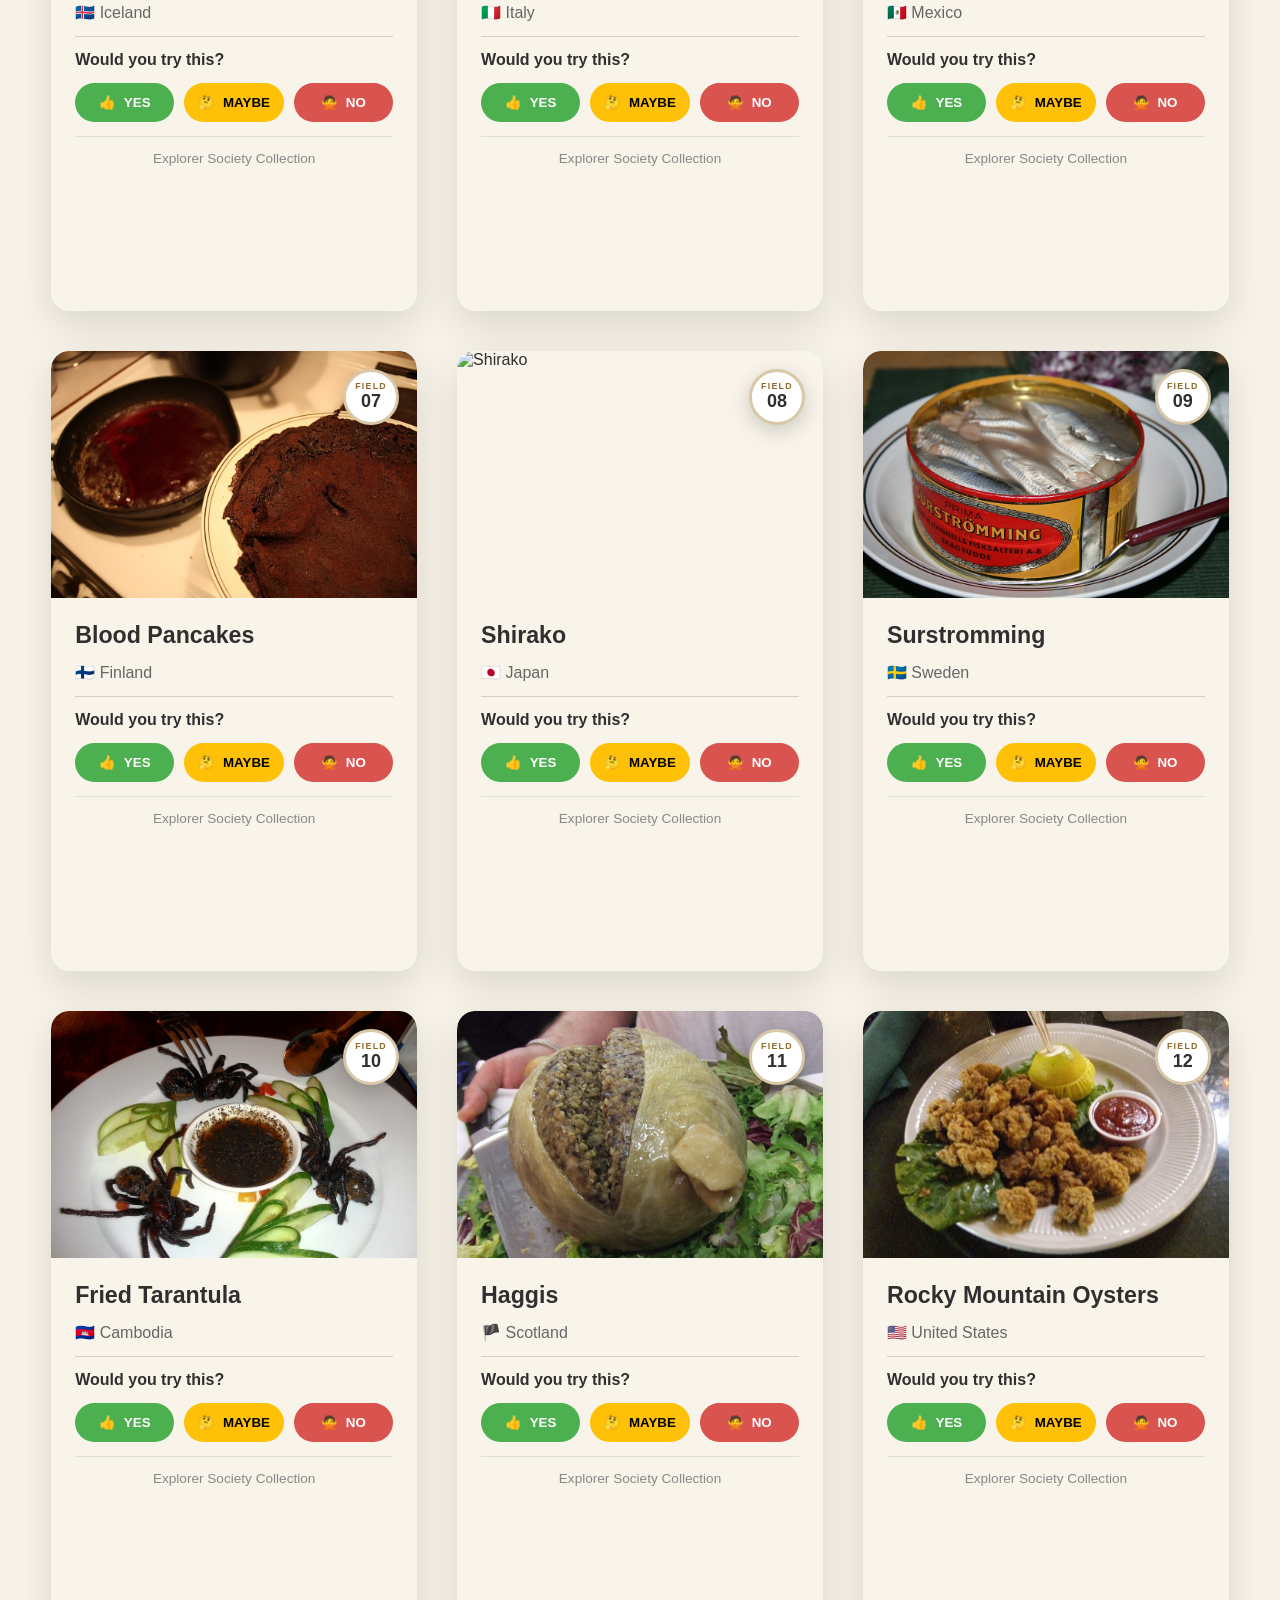
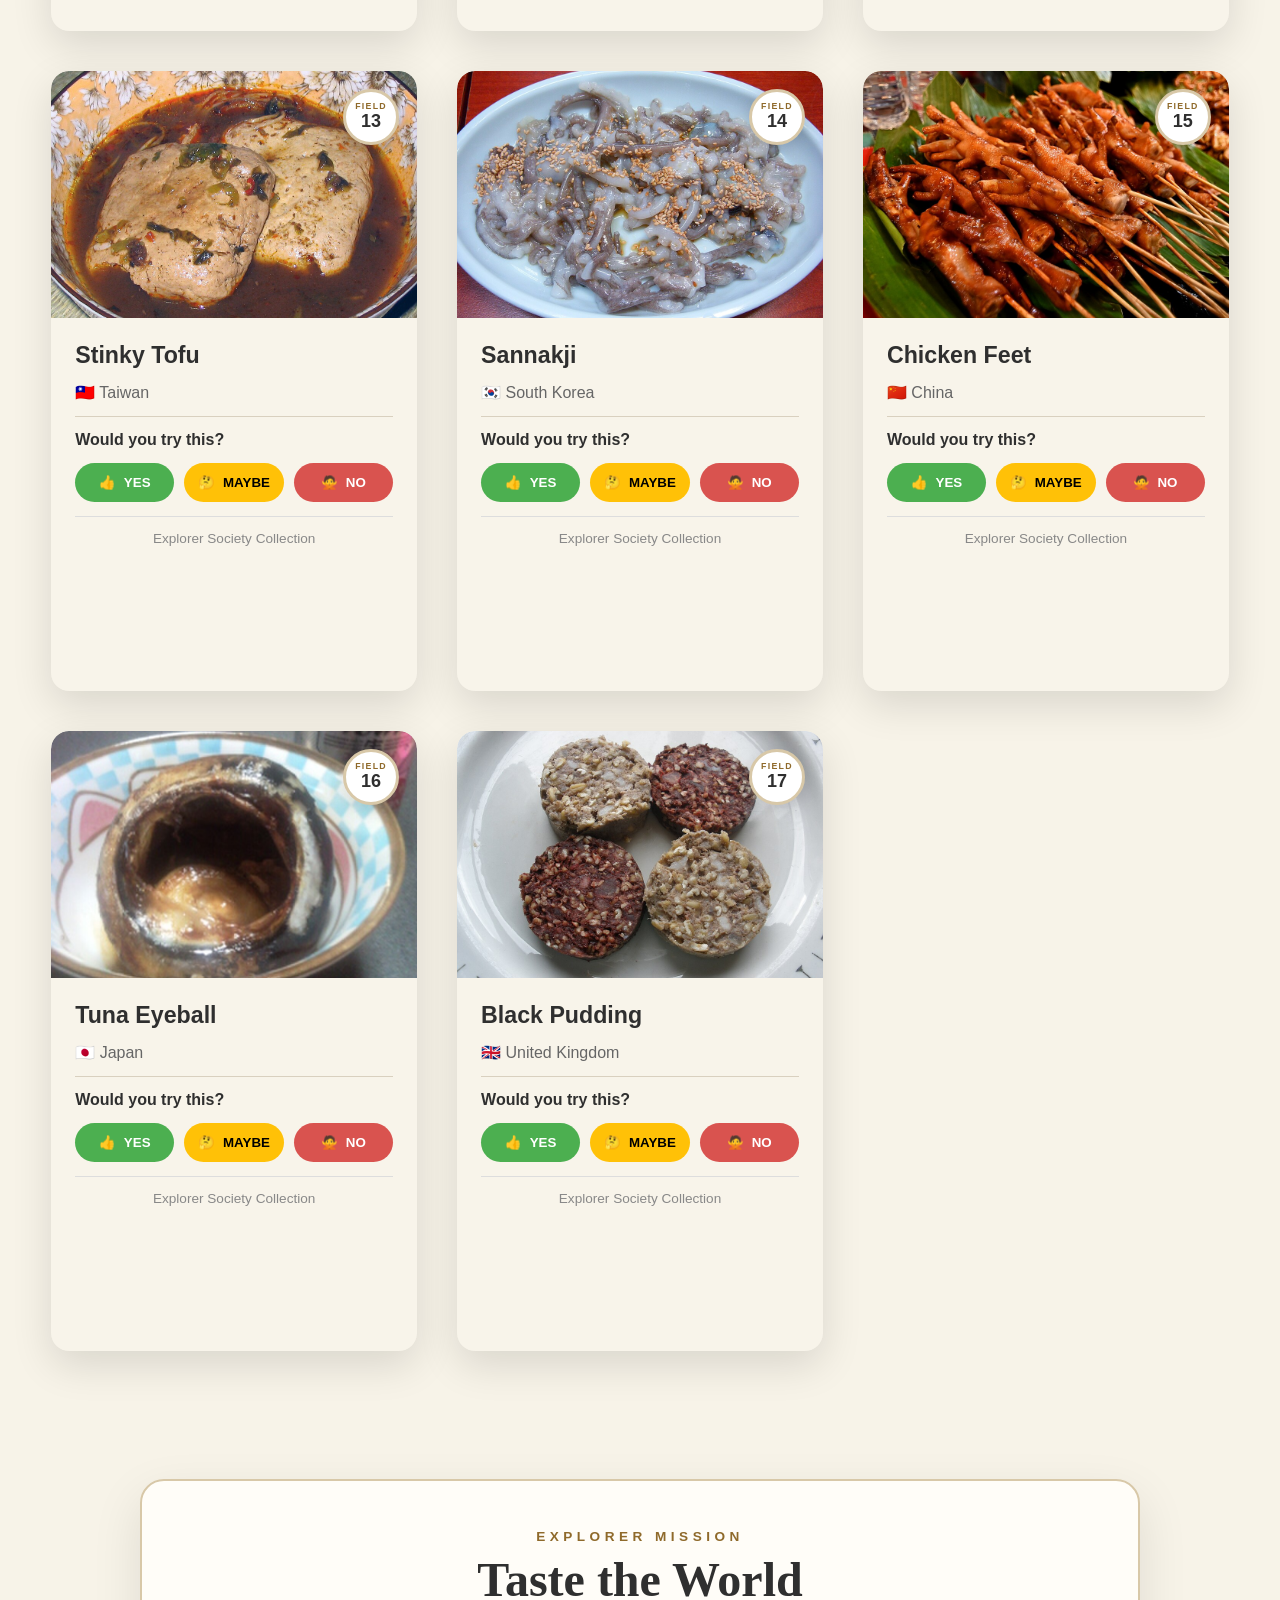
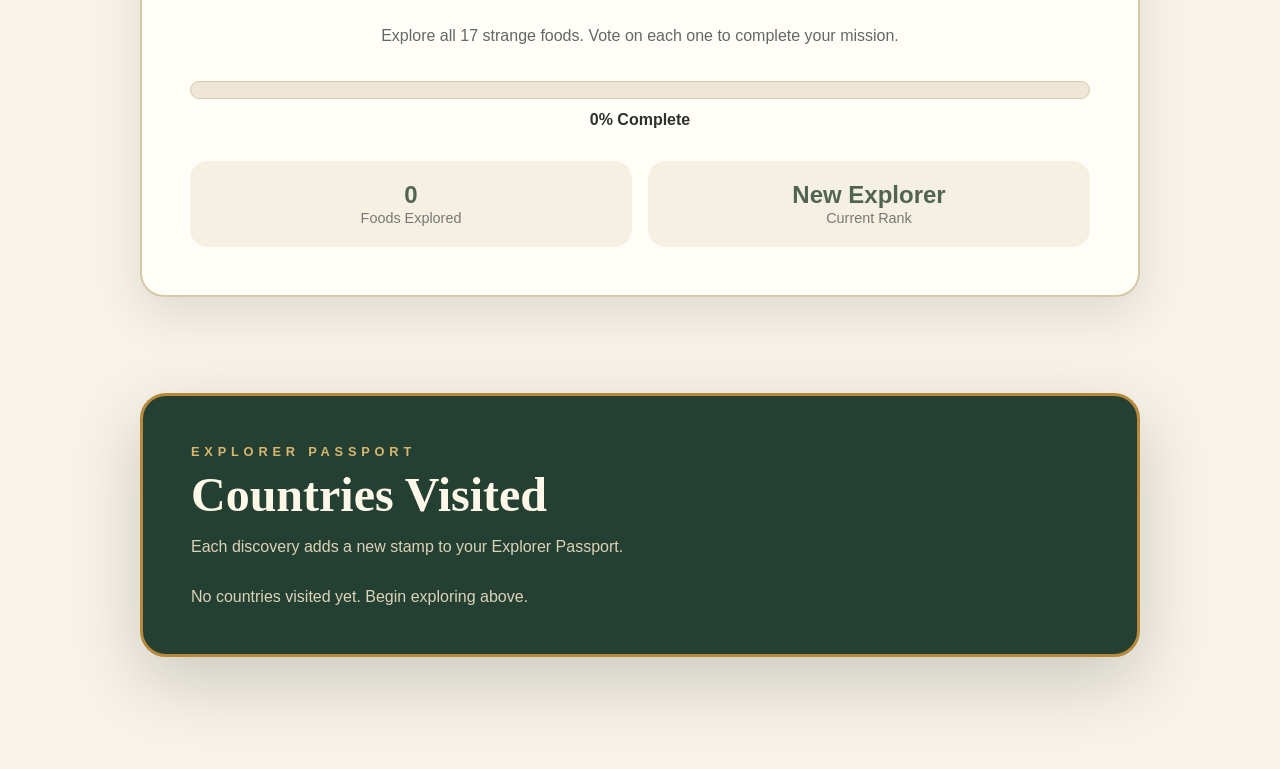
==== commit 44b9abe0: "feat: add explorer passport country log" ====
--- a/index.html
+++ b/index.html
@@ -30,6 +30,12 @@
 
 <!-- Food Grid Component -->
 <link rel="stylesheet" href="components/food-grid/food-grid.css">
+
+<!-- Mission Panel Component -->
+<link rel="stylesheet" href="components/mission-panel/mission-panel.css">
+
+<!-- Passport Component -->
+<link rel="stylesheet" href="components/passport/passport.css">
 
 </head>
 
@@ -195,6 +201,97 @@
 
 </section>
 <!-- =========================================================
+     MISSION PANEL COMPONENT
+========================================================= -->
+
+<section class="mission-panel" id="mission-panel">
+
+    <div class="mission-panel__card">
+
+        <p class="mission-panel__label">
+            EXPLORER MISSION
+        </p>
+
+        <h2 class="mission-panel__title">
+            Taste the World
+        </h2>
+
+        <p class="mission-panel__description">
+            Explore all 17 strange foods. Vote on each one to complete your mission.
+        </p>
+
+        <div class="mission-panel__progress-wrap">
+
+            <div class="mission-panel__progress-bar">
+
+                <div
+                    class="mission-panel__progress-fill"
+                    id="mission-progress-fill">
+                </div>
+
+            </div>
+
+            <p
+                class="mission-panel__progress-text"
+                id="mission-progress-text">
+                0% Complete
+            </p>
+
+        </div>
+
+        <div class="mission-panel__stats">
+
+            <div>
+                <strong id="mission-foods-count">0</strong>
+                <span>Foods Explored</span>
+            </div>
+
+            <div>
+                <strong id="mission-rank">New Explorer</strong>
+                <span>Current Rank</span>
+            </div>
+
+        </div>
+
+    </div>
+
+</section>
+
+<!-- =========================================================
+     PASSPORT COMPONENT
+========================================================= -->
+
+<section class="passport-log" id="passport-log">
+
+    <div class="passport-log__book">
+
+        <p class="passport-log__label">
+            EXPLORER PASSPORT
+        </p>
+
+        <h2 class="passport-log__title">
+            Countries Visited
+        </h2>
+
+        <p class="passport-log__description">
+            Each discovery adds a new stamp to your Explorer Passport.
+        </p>
+
+        <div
+            class="passport-log__entries"
+            id="passport-log-entries">
+
+            <p class="passport-log__empty">
+                No countries visited yet. Begin exploring above.
+            </p>
+
+        </div>
+
+    </div>
+
+</section>
+
+<!-- =========================================================
      EXPLORER CARD TEMPLATE
 ========================================================= -->
 
@@ -202,50 +299,72 @@
 
     <article class="explorer-card">
 
-        <div class="explorer-card__photo-wrapper">
-
-            <img
-                class="explorer-card__photo"
-                src=""
-                alt="">
-
-            <div class="explorer-card__badge">
-                <span class="explorer-card__number"></span>
-            </div>
-
-        </div>
-
-        <div class="explorer-card__content">
-
-            <h3 class="explorer-card__title"></h3>
-
-            <p class="explorer-card__country"></p>
-
-            <div class="explorer-card__rule"></div>
-
-            <p class="explorer-card__question">
-                Would you try this?
-            </p>
-
-            <div class="explorer-card__votes">
-
-                <button class="vote vote--yes" data-vote="yes">
-                    👍 YES
-                </button>
-
-                <button class="vote vote--maybe" data-vote="maybe">
-                    🤔 MAYBE
-                </button>
-
-                <button class="vote vote--no" data-vote="no">
-                    🙅 NO
-                </button>
-
-            </div>
-
-            <footer class="explorer-card__footer">
-                Explorer Society Collection
-            </footer>
+        <div class="explorer-card__inner">
+
+            <section class="explorer-card__front">
+
+                <div class="explorer-card__photo-wrapper">
+                    <img class="explorer-card__photo" src="" alt="">
+
+                    <div class="explorer-card__badge">
+                        <span class="explorer-card__badge-label">FIELD</span>
+                        <span class="explorer-card__number"></span>
+                    </div>
+                </div>
+
+                <div class="explorer-card__content">
+
+                    <h3 class="explorer-card__title"></h3>
+
+                    <p class="explorer-card__country"></p>
+
+                    <div class="explorer-card__rule"></div>
+
+                    <p class="explorer-card__question">
+                        Would you try this?
+                    </p>
+
+                    <div class="explorer-card__votes">
+
+                        <button class="vote vote--yes" data-vote="yes">
+                            👍 <span>YES</span>
+                        </button>
+
+                        <button class="vote vote--maybe" data-vote="maybe">
+                            🤔 <span>MAYBE</span>
+                        </button>
+
+                        <button class="vote vote--no" data-vote="no">
+                            🙅 <span>NO</span>
+                        </button>
+
+                    </div>
+
+                    <footer class="explorer-card__footer">
+                        Explorer Society Collection
+                    </footer>
+
+                </div>
+
+                <div class="explorer-card__stamp"></div>
+
+            </section>
+
+            <section class="explorer-card__back">
+
+                <p class="field-notes-label">FIELD NOTES</p>
+
+                <h3 class="field-notes-title"></h3>
+
+                <p class="field-notes-country"></p>
+
+                <p class="field-notes-difficulty"></p>
+
+                <p class="field-notes-description"></p>
+
+                <p class="field-notes-fact"></p>
+
+            </section>
 
         </div>
 
--- a/components/explorer-card/explorer-card.css
+++ b/components/explorer-card/explorer-card.css
@@ -206,4 +206,258 @@
 .vote--selected{
     outline:4px solid rgba(184,137,59,.45);
     transform:scale(1.08);
+}/* =========================================================
+   Passport Vote Stamp
+========================================================= */
+
+.explorer-card__stamp{
+    position:absolute;
+    z-index:10;
+
+    top:42%;
+    left:50%;
+
+    transform:
+        translate(-50%,-50%)
+        rotate(-12deg)
+        scale(1.8);
+
+    opacity:0;
+
+    padding:.7rem 1.2rem;
+
+    border:4px solid currentColor;
+    border-radius:8px;
+
+    font-weight:900;
+    letter-spacing:.14rem;
+    text-transform:uppercase;
+
+    background:rgba(255,253,248,.72);
+
+    pointer-events:none;
+}
+
+.explorer-card--voted .explorer-card__stamp{
+    animation:passportStamp .55s ease forwards;
+}
+
+.stamp--yes{
+    color:#3f6f46;
+}
+
+.stamp--maybe{
+    color:#b8893b;
+}
+
+.stamp--no{
+    color:#9b3f38;
+}
+
+@keyframes passportStamp{
+    0%{
+        opacity:0;
+        transform:
+            translate(-50%,-50%)
+            rotate(-18deg)
+            scale(2.4);
+    }
+
+    60%{
+        opacity:1;
+        transform:
+            translate(-50%,-50%)
+            rotate(-12deg)
+            scale(.92);
+    }
+
+    100%{
+        opacity:1;
+        transform:
+            translate(-50%,-50%)
+            rotate(-12deg)
+            scale(1);
+    }
+}/* =========================================================
+   Mobile Polish
+========================================================= */
+
+@media (max-width: 700px){
+
+    .explorer-card{
+        border-radius:16px;
+    }
+
+    .explorer-card__content{
+        padding:18px;
+        gap:10px;
+    }
+
+    .explorer-card__title{
+        font-size:1.25rem;
+    }
+
+    .explorer-card__photo-wrapper{
+        aspect-ratio:4 / 3;
+    }
+
+    .explorer-card__badge{
+        width:48px;
+        height:48px;
+        top:12px;
+        right:12px;
+        font-size:.9rem;
+    }
+
+    .explorer-card__votes{
+        grid-template-columns:1fr;
+        gap:.65rem;
+    }
+
+    .vote{
+        padding:14px;
+        font-size:1rem;
+    }
+
+    .explorer-card__stamp{
+        top:38%;
+        font-size:.85rem;
+    }
+}/* =========================================================
+   Release 4.0B — Card Flip + Field Notes
+========================================================= */
+
+.explorer-card{
+    perspective:1200px;
+    min-height:620px;
+}
+
+.explorer-card__inner{
+    position:relative;
+    width:100%;
+    height:100%;
+    min-height:620px;
+    transition:transform .8s ease;
+    transform-style:preserve-3d;
+}
+
+.explorer-card--flipped .explorer-card__inner{
+    transform:rotateY(180deg);
+}
+
+.explorer-card__front,
+.explorer-card__back{
+    position:absolute;
+    inset:0;
+    backface-visibility:hidden;
+    background:#f8f4ea;
+    border-radius:18px;
+    overflow:hidden;
+    box-shadow:0 14px 40px rgba(0,0,0,.12);
+}
+
+.explorer-card__back{
+    transform:rotateY(180deg);
+    padding:2rem;
+    display:flex;
+    flex-direction:column;
+    justify-content:center;
+}
+
+.explorer-card__badge{
+    flex-direction:column;
+    gap:0;
+}
+
+.explorer-card__badge-label{
+    font-size:.55rem;
+    letter-spacing:.08rem;
+    color:#8f6a2b;
+}
+
+.explorer-card__photo-wrapper{
+    aspect-ratio:4 / 2.7;
+}
+
+.vote{
+    border-radius:999px;
+}
+
+.vote span{
+    margin-left:.25rem;
+}
+
+.field-notes-label{
+    color:#8f6a2b;
+    letter-spacing:.22rem;
+    font-weight:700;
+    font-size:.8rem;
+    margin-bottom:1rem;
+}
+
+.field-notes-title{
+    font-size:2rem;
+    margin-bottom:.5rem;
+}
+
+.field-notes-country{
+    color:#4f6552;
+    font-weight:700;
+    margin-bottom:1rem;
+}
+
+.field-notes-difficulty{
+    color:#8f6a2b;
+    font-weight:700;
+    margin-bottom:1rem;
+}
+
+.field-notes-description,
+.field-notes-fact{
+    line-height:1.7;
+    margin-bottom:1rem;
+}
+
+.field-notes-fact{
+    padding-top:1rem;
+    border-top:1px solid #d9d0bf;
+    font-style:italic;
+}
+
+@media (max-width:700px){
+
+    .explorer-card,
+    .explorer-card__inner{
+        min-height:650px;
+    }
+
+    .explorer-card__photo-wrapper{
+        aspect-ratio:4 / 3;
+    }
+}/* =========================================================
+   Field Notes Back Side Polish
+========================================================= */
+
+.explorer-card__back{
+    justify-content:flex-start;
+    padding:3rem 2rem;
+}
+
+.field-notes-label{
+    margin-top:1rem;
+}
+
+.field-notes-title{
+    font-size:2.2rem;
+    line-height:1.1;
+}
+
+.field-notes-description{
+    margin-top:1.5rem;
+}
+
+@media(max-width:700px){
+    .explorer-card__back{
+        padding:2.25rem 1.5rem;
+    }
 }
--- a/components/food-grid/food-grid.css
+++ b/components/food-grid/food-grid.css
@@ -422,4 +422,44 @@
     border-color:#b8893b;
 
     transform:translateY(-3px) rotate(-3deg);
+}/* =========================================================
+   Mobile Food Grid Polish
+========================================================= */
+
+@media (max-width: 700px){
+
+    .food-grid{
+        width:100%;
+        margin:3rem auto 5rem;
+        padding:1rem;
+    }
+
+    .food-grid__header{
+        margin-bottom:2rem;
+        padding:0 1rem;
+    }
+
+    .food-grid__title{
+        font-size:2.4rem;
+        line-height:1.05;
+    }
+
+    .food-grid__subtitle{
+        font-size:1rem;
+    }
+
+    .food-grid__cards{
+        grid-template-columns:1fr;
+        gap:1.5rem;
+    }
+
+    .passport-progress{
+        gap:.4rem;
+    }
+
+    .passport-progress span{
+        min-width:30px;
+        min-height:30px;
+        font-size:1rem;
+    }
 }
--- a/components/mission-panel/mission-panel.css
+++ b/components/mission-panel/mission-panel.css
@@ -0,0 +1,97 @@
+/*
+=========================================================
+Mission Panel
+Beta 1.1
+=========================================================
+*/
+
+.mission-panel{
+    width:min(1000px,92%);
+    margin:4rem auto 6rem;
+}
+
+.mission-panel__card{
+    background:#fffdf8;
+    border:2px solid #d8c8a8;
+    border-radius:24px;
+    padding:3rem;
+    text-align:center;
+    box-shadow:0 18px 50px rgba(0,0,0,.10);
+}
+
+.mission-panel__label{
+    letter-spacing:.28rem;
+    color:#8f6a2b;
+    font-size:.85rem;
+    font-weight:700;
+}
+
+.mission-panel__title{
+    font-size:3rem;
+    margin:.5rem 0 1rem;
+}
+
+.mission-panel__description{
+    max-width:620px;
+    margin:0 auto 2rem;
+    line-height:1.6;
+    color:#666;
+}
+
+.mission-panel__progress-bar{
+    height:18px;
+    background:#eee7d8;
+    border-radius:999px;
+    overflow:hidden;
+    border:1px solid #d8c8a8;
+}
+
+.mission-panel__progress-fill{
+    width:0%;
+    height:100%;
+    background:#4f6552;
+    transition:width .45s ease;
+}
+
+.mission-panel__progress-text{
+    margin-top:.75rem;
+    font-weight:700;
+}
+
+.mission-panel__stats{
+    display:grid;
+    grid-template-columns:repeat(2,1fr);
+    gap:1rem;
+    margin-top:2rem;
+}
+
+.mission-panel__stats div{
+    background:#f6f0e3;
+    border-radius:18px;
+    padding:1.25rem;
+}
+
+.mission-panel__stats strong{
+    display:block;
+    font-size:1.5rem;
+    color:#4f6552;
+}
+
+.mission-panel__stats span{
+    color:#777;
+    font-size:.9rem;
+}
+
+@media(max-width:700px){
+    .mission-panel__card{
+        padding:2rem 1.25rem;
+    }
+
+    .mission-panel__title{
+        font-size:2.2rem;
+    }
+
+    .mission-panel__stats{
+        grid-template-columns:1fr;
+    }
+}
--- a/components/passport/passport.css
+++ b/components/passport/passport.css
@@ -0,0 +1,90 @@
+/*
+=========================================================
+Passport Log
+Beta 1.2A
+=========================================================
+*/
+
+.passport-log{
+    width:min(1000px,92%);
+    margin:4rem auto 7rem;
+}
+
+.passport-log__book{
+    background:#234033;
+    color:#f8f4ea;
+    border-radius:26px;
+    padding:3rem;
+    box-shadow:0 24px 70px rgba(0,0,0,.18);
+    border:3px solid #b8893b;
+}
+
+.passport-log__label{
+    letter-spacing:.3rem;
+    color:#d9b66f;
+    font-size:.8rem;
+    font-weight:700;
+}
+
+.passport-log__title{
+    font-size:3rem;
+    margin:.5rem 0 1rem;
+    color:#fff8e8;
+}
+
+.passport-log__description{
+    color:#ddd2b8;
+    margin-bottom:2rem;
+}
+
+.passport-log__entries{
+    display:grid;
+    grid-template-columns:repeat(auto-fit,minmax(180px,1fr));
+    gap:1rem;
+}
+
+.passport-log__entry{
+    background:#f8f4ea;
+    color:#2b2b2b;
+    border-radius:18px;
+    padding:1rem;
+    border:2px dashed #b8893b;
+    text-align:center;
+    animation:passportEntry .45s ease both;
+}
+
+.passport-log__entry strong{
+    display:block;
+    font-size:1.1rem;
+    margin-top:.35rem;
+}
+
+.passport-log__entry span{
+    font-size:2rem;
+}
+
+.passport-log__empty{
+    color:#ddd2b8;
+}
+
+@keyframes passportEntry{
+    from{
+        opacity:0;
+        transform:translateY(10px) rotate(-2deg);
+    }
+
+    to{
+        opacity:1;
+        transform:translateY(0) rotate(0);
+    }
+}
+
+@media(max-width:700px){
+    .passport-log__book{
+        padding:2rem 1.25rem;
+    }
+
+    .passport-log__title{
+        font-size:2.2rem;
+    }
+}
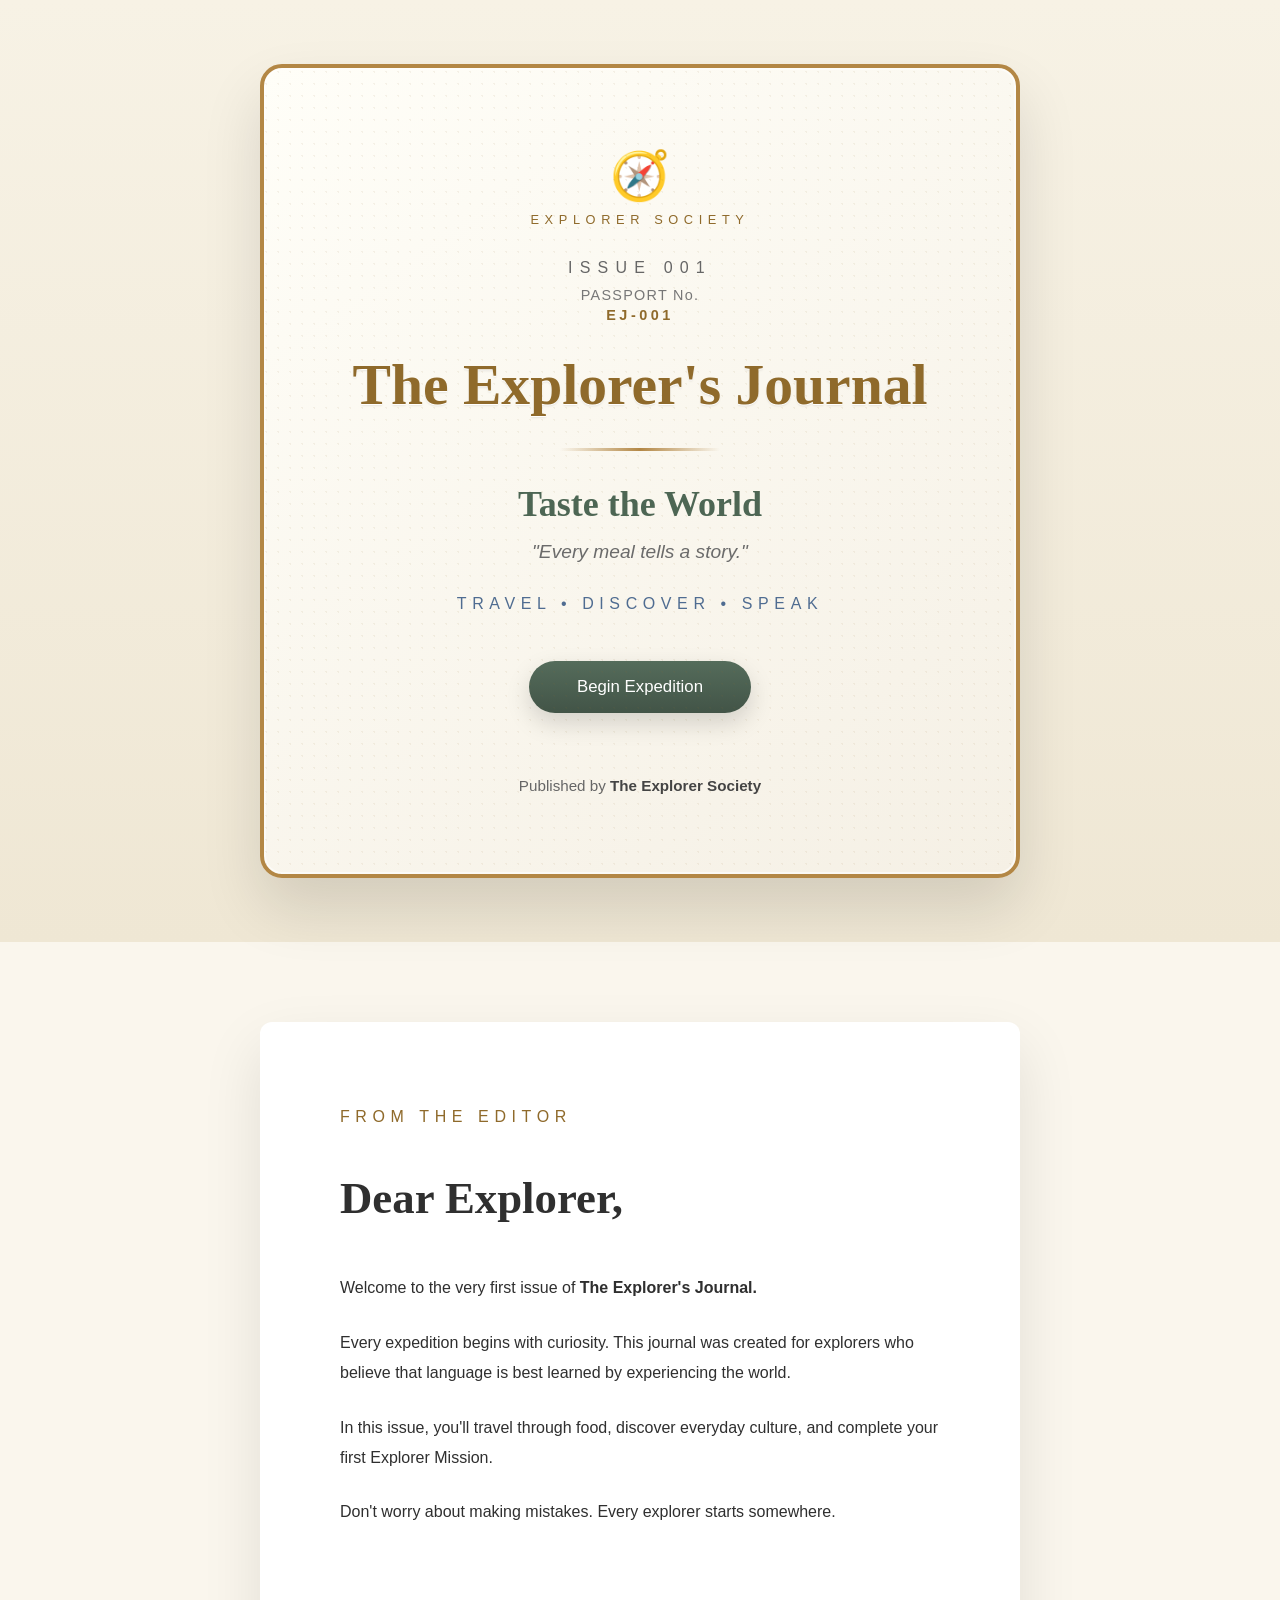
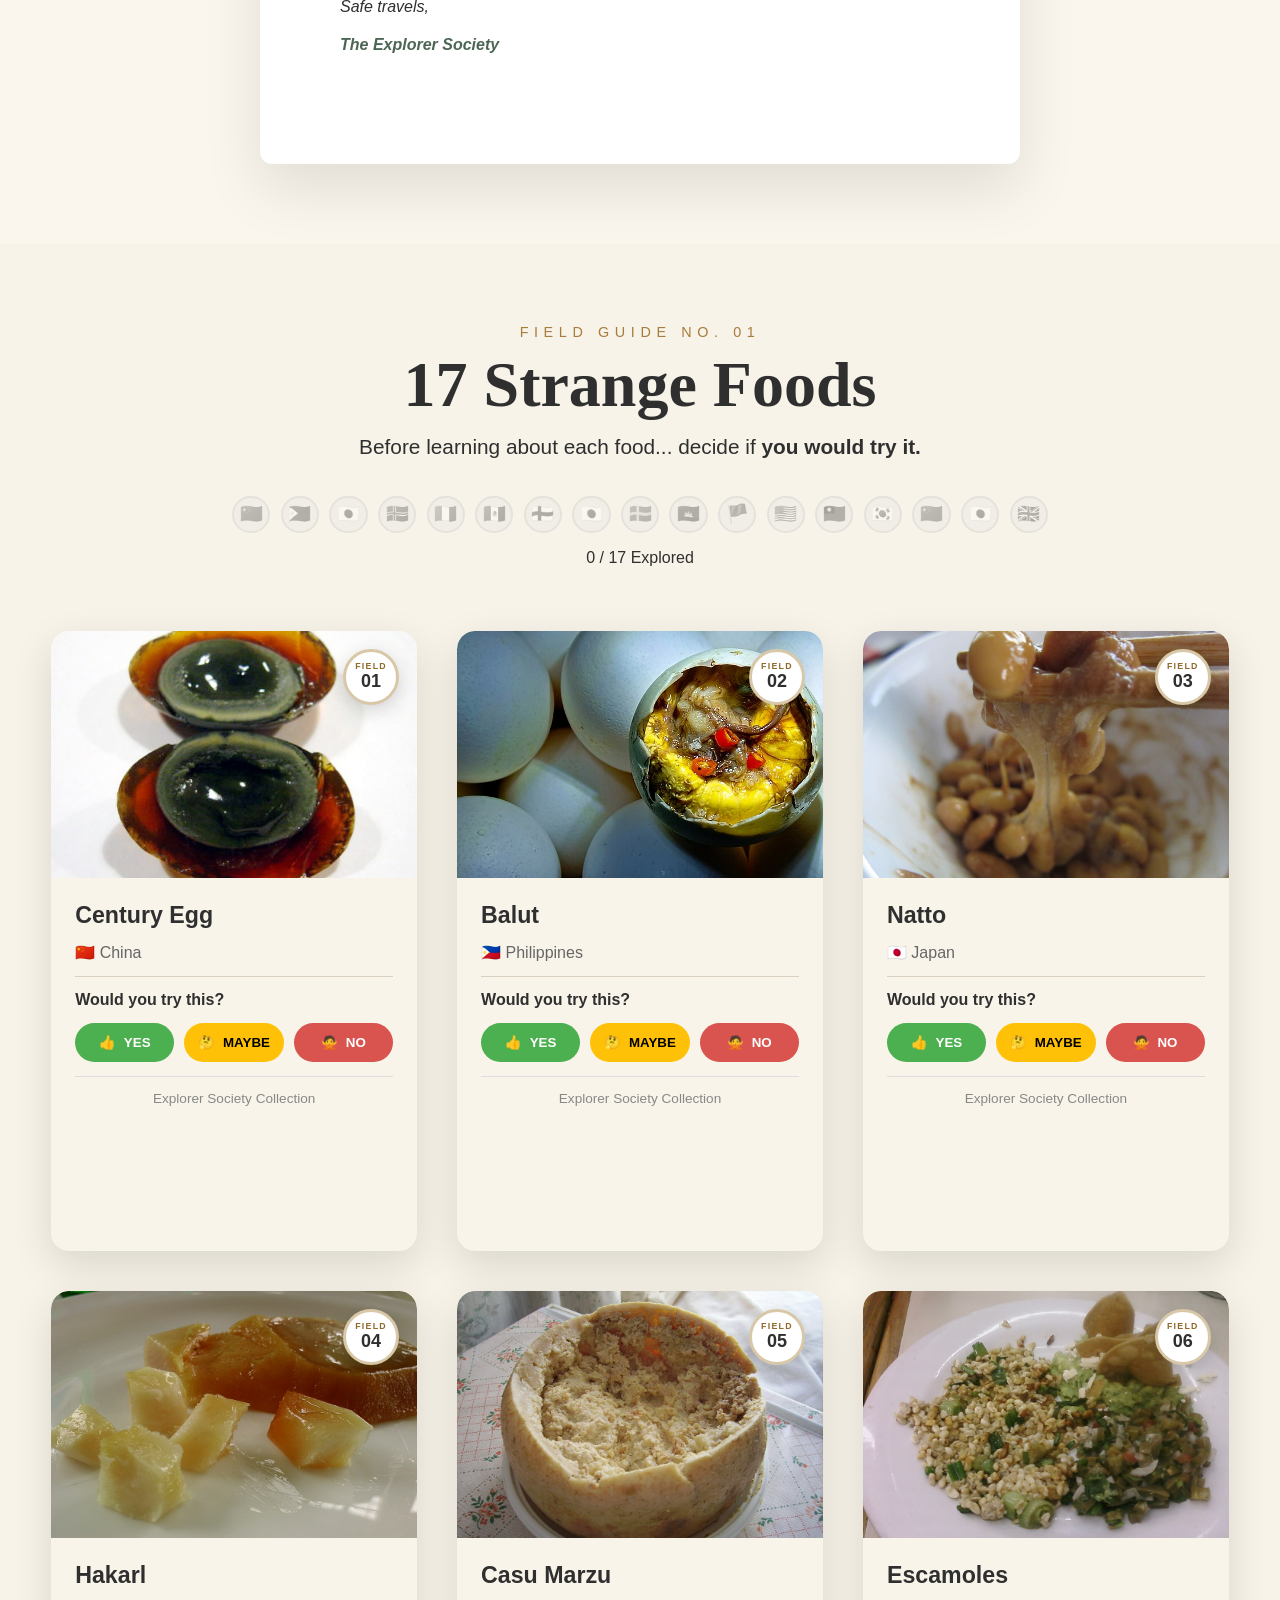
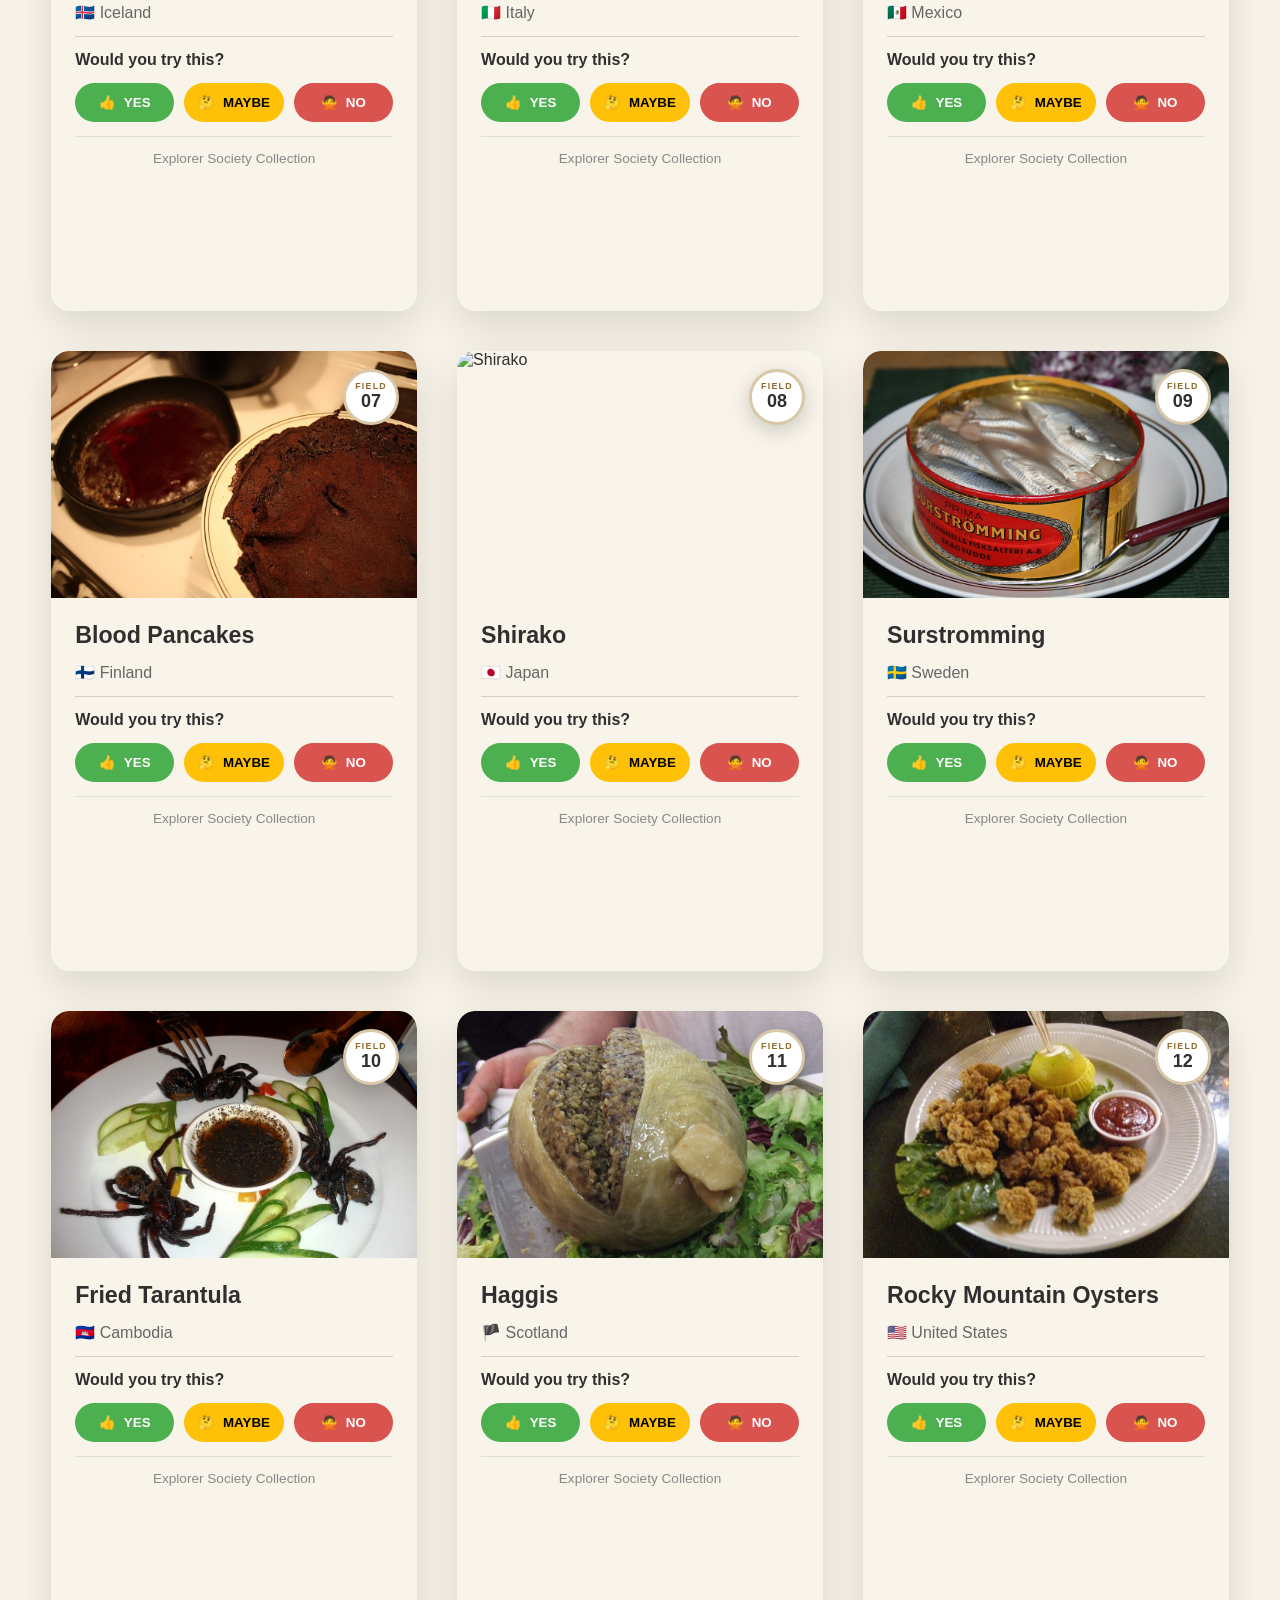
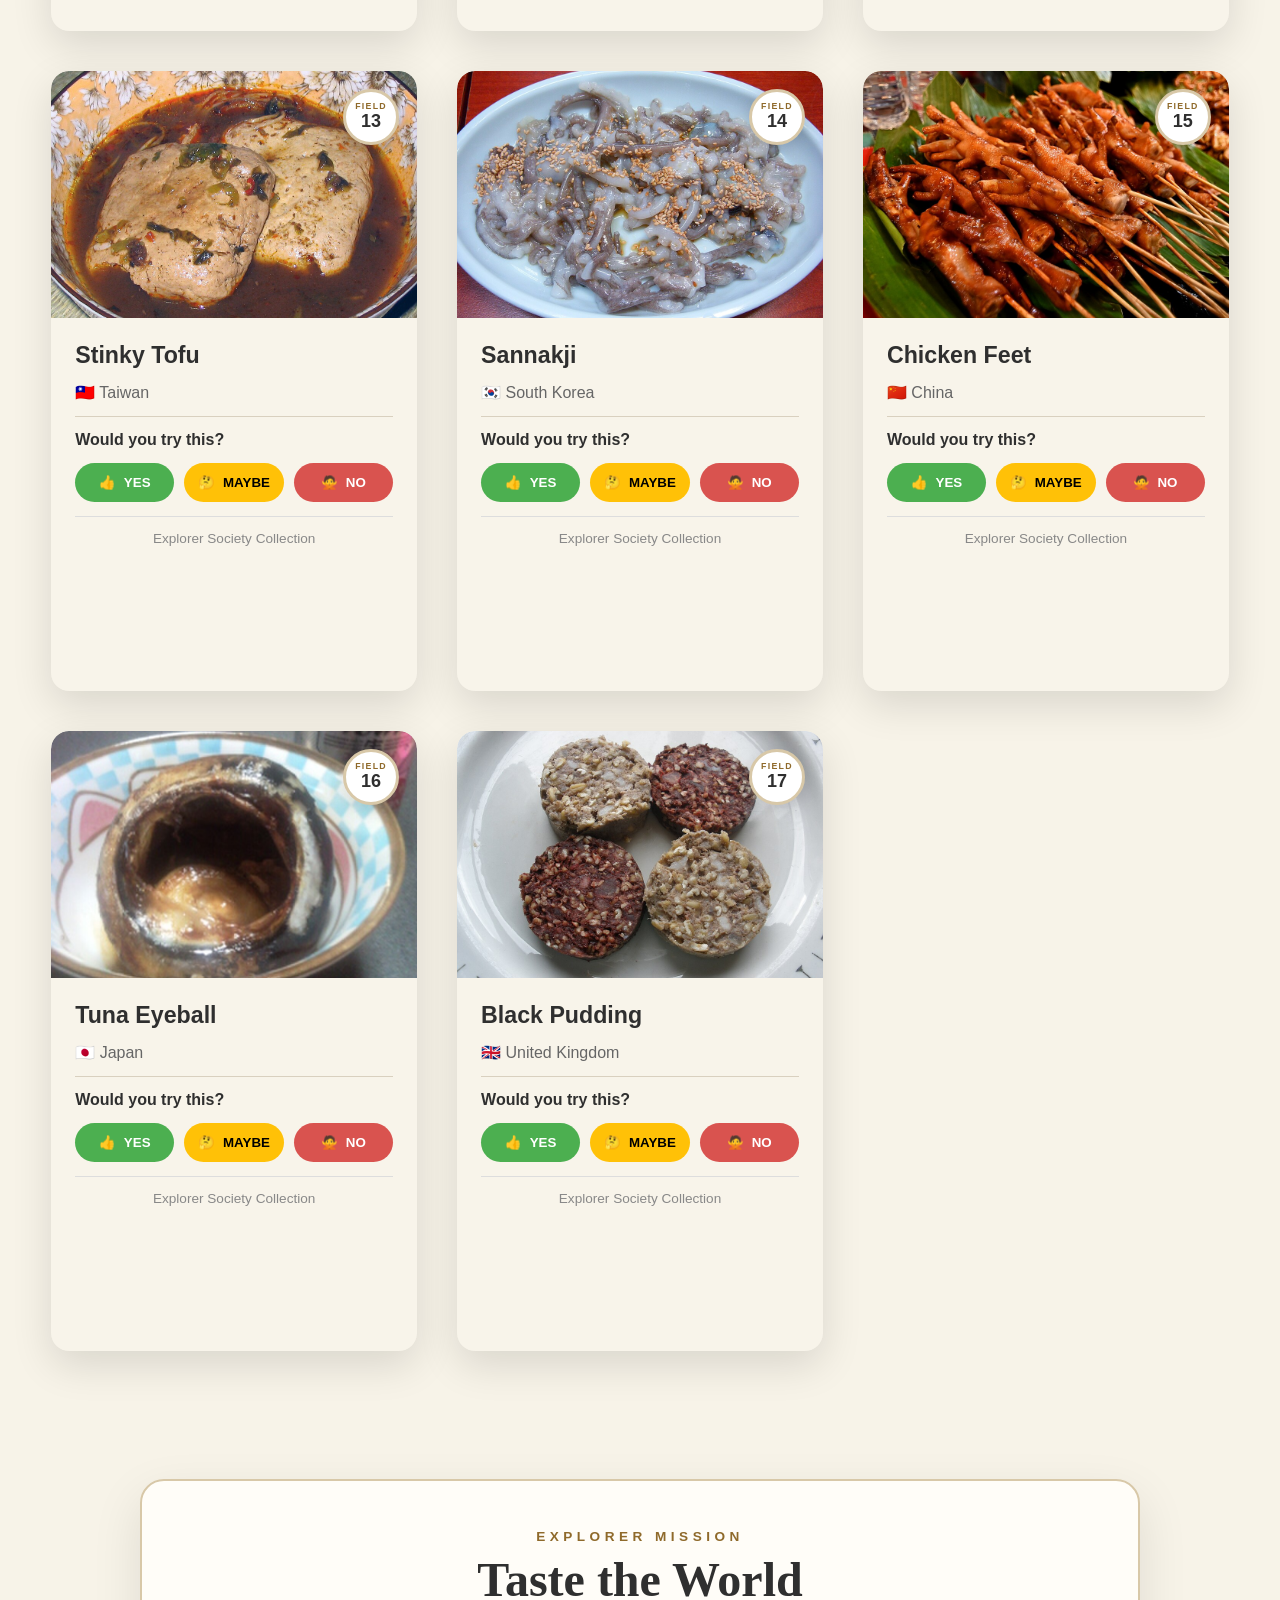
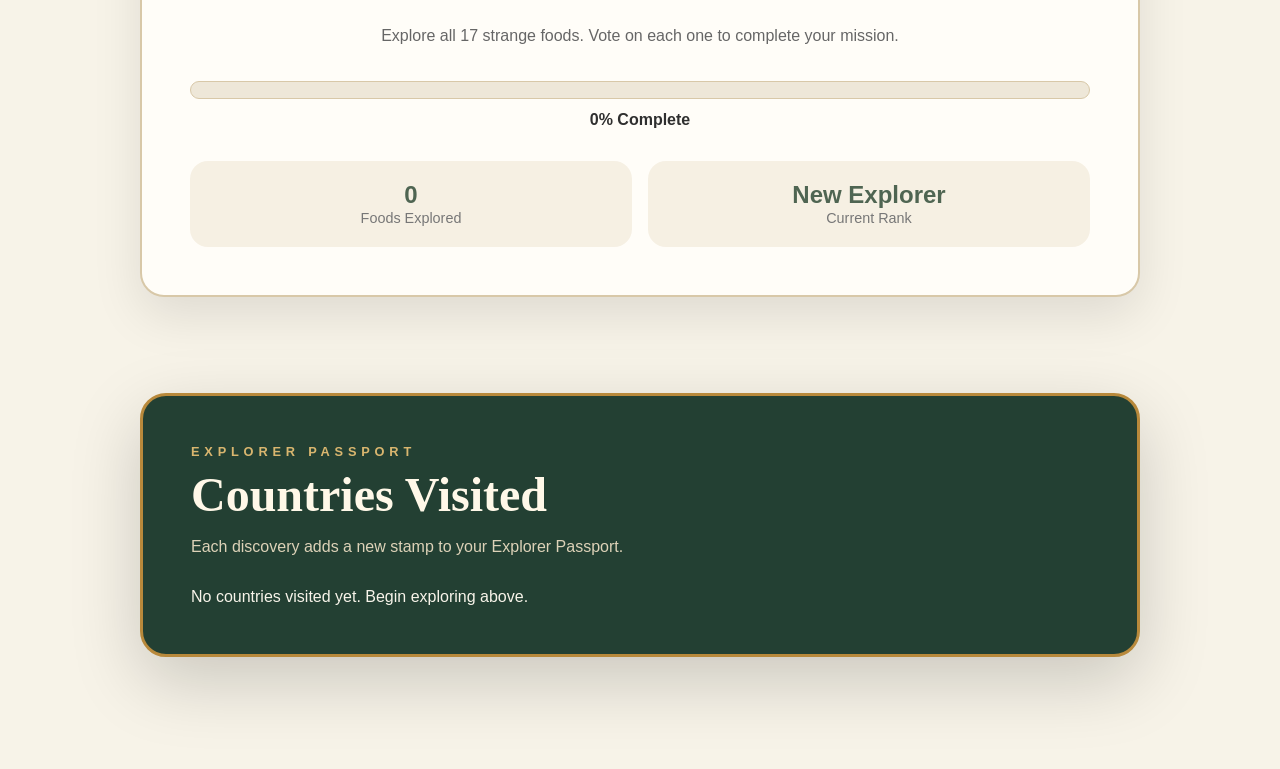
==== commit ea922414: "refactor: move mission logic to mission module" ====
--- a/index.html
+++ b/index.html
@@ -380,6 +380,8 @@
 
 <script src="components/explorer-card/explorer-card.js"></script>
 
+<script src="js/storage/storage.js"></script>
+<script src="js/mission/mission.js"></script>
 <script src="components/food-grid/food-grid.js"></script>
 
 </body>
--- a/components/explorer-card/explorer-card.css
+++ b/components/explorer-card/explorer-card.css
@@ -460,4 +460,28 @@
     .explorer-card__back{
         padding:2.25rem 1.5rem;
     }
+}
+
+/* =========================================================
+   Passport Review Highlight
+========================================================= */
+
+.explorer-card--review{
+    animation:reviewPulse 1.4s ease;
+}
+
+@keyframes reviewPulse{
+    0%{
+        box-shadow:0 0 0 rgba(184,137,59,0);
+    }
+
+    35%{
+        box-shadow:
+            0 0 0 8px rgba(184,137,59,.35),
+            0 24px 60px rgba(0,0,0,.18);
+    }
+
+    100%{
+        box-shadow:0 0 0 rgba(184,137,59,0);
+    }
 }
--- a/components/passport/passport.css
+++ b/components/passport/passport.css
@@ -43,48 +43,140 @@
     gap:1rem;
 }
 
-.passport-log__entry{
-    background:#f8f4ea;
-    color:#2b2b2b;
-    border-radius:18px;
-    padding:1rem;
-    border:2px dashed #b8893b;
-    text-align:center;
+..passport-entry{
+
     animation:passportEntry .45s ease both;
+
 }
 
-.passport-log__entry strong{
-    display:block;
-    font-size:1.1rem;
-    margin-top:.35rem;
+.passport-entry__stamp{
+
+    background:#faf6eb;
+
+    border:3px dashed #be8c34;
+
+    border-radius:18px;
+
+    padding:1.25rem;
+
+    text-align:center;
+
+    transform:rotate(calc(var(--rotation,0) * 1deg));
+
+    box-shadow:0 10px 25px rgba(0,0,0,.08);
+
 }
 
-.passport-log__entry span{
+.passport-entry__seal{
+
+    width:60px;
+    height:60px;
+
+    margin:0 auto 1rem;
+
+    border-radius:50%;
+
+    border:3px solid #b8893b;
+
+    display:flex;
+
+    align-items:center;
+    justify-content:center;
+
     font-size:2rem;
+
 }
 
-.passport-log__empty{
-    color:#ddd2b8;
+.passport-entry__visa{
+
+    letter-spacing:.22rem;
+
+    color:#9d6d22;
+
+    font-size:.7rem;
+
+    font-weight:700;
+
 }
 
-@keyframes passportEntry{
-    from{
-        opacity:0;
-        transform:translateY(10px) rotate(-2deg);
-    }
+.passport-entry__country{
 
-    to{
-        opacity:1;
-        transform:translateY(0) rotate(0);
-    }
+    margin:.6rem 0;
+
+    font-size:1.4rem;
+
 }
 
-@media(max-width:700px){
-    .passport-log__book{
-        padding:2rem 1.25rem;
-    }
+.passport-entry__issue{
 
-    .passport-log__title{
-        font-size:2.2rem;
-    }
+    color:#777;
+
+    margin-bottom:.5rem;
+
+}
+
+.passport-entry__mission{
+
+    font-style:italic;
+
+    margin-bottom:.75rem;
+
+}
+
+.passport-entry__status{
+
+    display:inline-block;
+
+    padding:.35rem .8rem;
+
+    border-radius:999px;
+
+    background:#4f6552;
+
+    color:white;
+
+    font-size:.8rem;
+
+    letter-spacing:.05rem;
+
+}
+
+/* =========================================================
+   Beta 1.2C — Clickable Passport Review
+========================================================= */
+
+.passport-entry{
+    border:0;
+    background:transparent;
+    padding:0;
+    cursor:pointer;
+    font:inherit;
+    text-align:inherit;
+}
+
+.passport-entry:hover .passport-entry__stamp{
+    transform:
+        rotate(calc(var(--rotation,0) * 1deg))
+        translateY(-6px);
+
+    box-shadow:0 18px 35px rgba(0,0,0,.16);
+}
+
+.passport-entry__hint{
+    display:block;
+    margin-top:.75rem;
+    color:#777;
+    font-size:.75rem;
+}
+
+.passport-entry--yes .passport-entry__status{
+    background:#4f6552;
+}
+
+.passport-entry--maybe .passport-entry__status{
+    background:#b8893b;
+}
+
+.passport-entry--no .passport-entry__status{
+    background:#9b3f38;
 }
